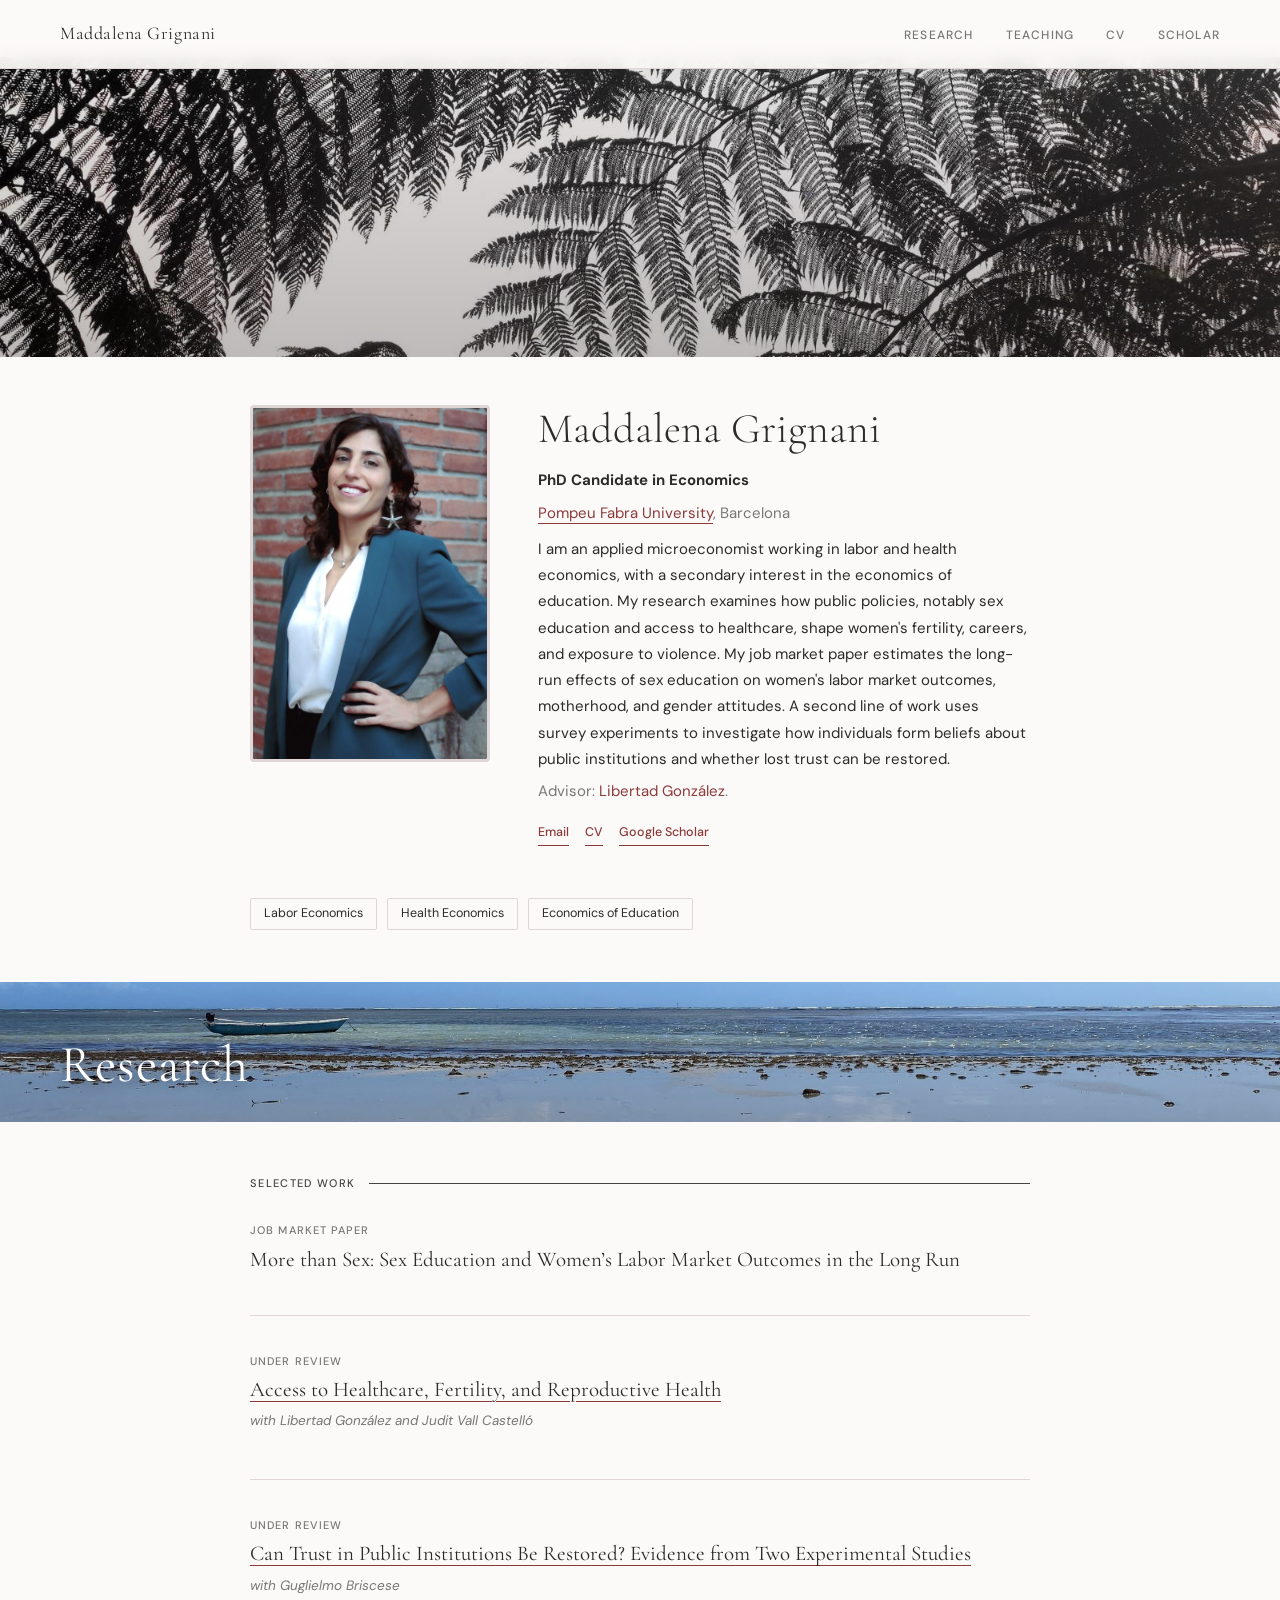
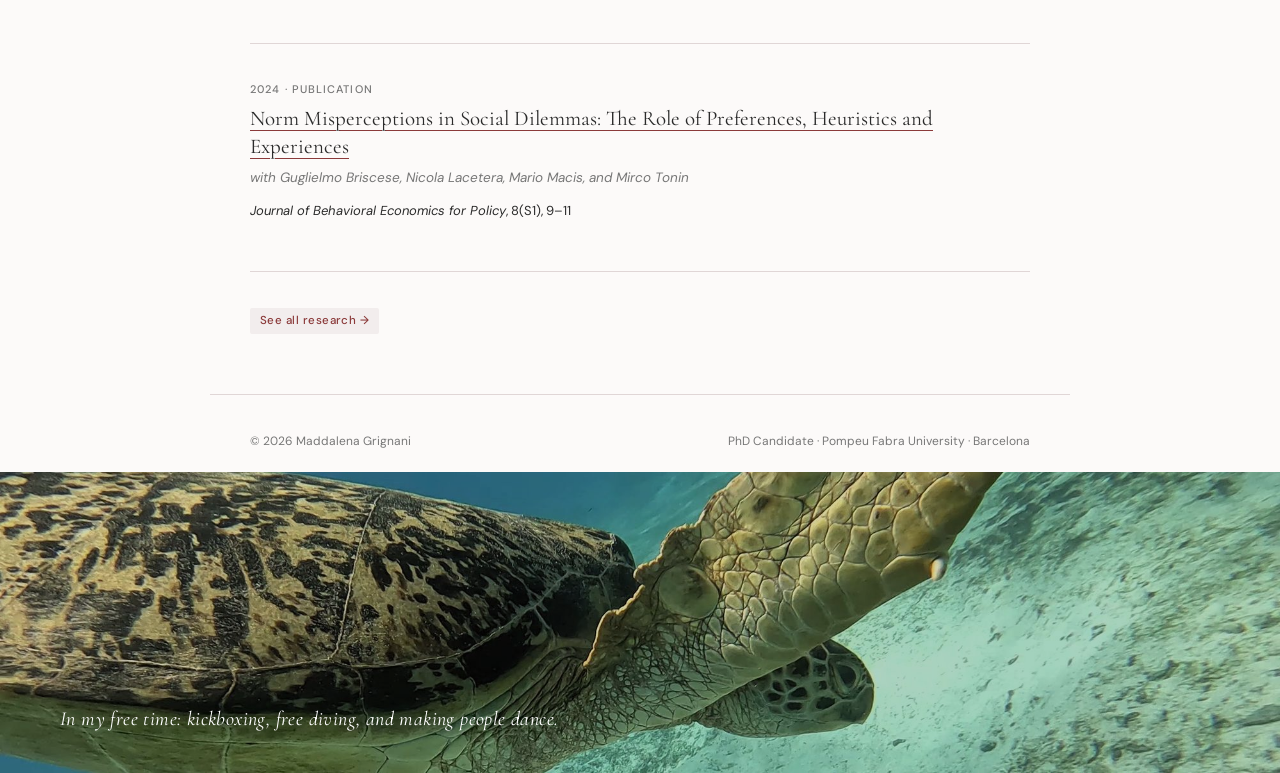
==== index.html @ 8a5da580 "Home bio: JMP outcomes as labor market outcomes, motherhood, and gender attitudes Co-Authored-By: Cl" ====
<!DOCTYPE html>
<html lang="en">
<head>
  <meta charset="UTF-8">
  <meta name="viewport" content="width=device-width, initial-scale=1.0">

  <title>Maddalena Grignani | PhD Candidate in Economics, Pompeu Fabra University</title>
  <meta name="description" content="Maddalena Grignani is a PhD Candidate in Economics at Pompeu Fabra University, Barcelona, working in labor and health economics: sex education and women's labor market outcomes, access to healthcare and fertility, and trust in public institutions.">
  <link rel="canonical" href="https://maddalenagrignani.github.io/">

  <!-- Social preview -->
  <meta property="og:type" content="profile">
  <meta property="og:site_name" content="Maddalena Grignani">
  <meta property="og:title" content="Maddalena Grignani | PhD Candidate in Economics, Pompeu Fabra University">
  <meta property="og:description" content="PhD Candidate in Economics at Pompeu Fabra University, Barcelona. Labor and health economics: sex education, women's labor market outcomes, healthcare access and fertility, institutional trust.">
  <meta property="og:url" content="https://maddalenagrignani.github.io/">
  <meta property="og:image" content="https://maddalenagrignani.github.io/images/my_pic.jpg">
  <meta name="twitter:card" content="summary">

  <link rel="preconnect" href="https://fonts.googleapis.com">
  <link rel="preconnect" href="https://fonts.gstatic.com" crossorigin>
  <link href="https://fonts.googleapis.com/css2?family=Cormorant+Garamond:ital,wght@0,300;0,400;0,600;1,300;1,400&family=DM+Sans:wght@300;400;500&display=swap" rel="stylesheet">
  <link rel="stylesheet" href="/style.css?v=20260930">

  <!-- Structured data: tells Google who this page is about -->
  <script type="application/ld+json">
  {
    "@context": "https://schema.org",
    "@type": "Person",
    "name": "Maddalena Grignani",
    "url": "https://maddalenagrignani.github.io/",
    "image": "https://maddalenagrignani.github.io/images/my_pic.jpg",
    "jobTitle": "PhD Candidate in Economics",
    "email": "mailto:maddalena.grignani@upf.edu",
    "affiliation": {
      "@type": "CollegeOrUniversity",
      "name": "Pompeu Fabra University",
      "url": "https://www.upf.edu/web/econ"
    },
    "knowsAbout": [
      "Labor Economics",
      "Health Economics",
      "Economics of Education",
      "Applied Econometrics",
      "Policy Evaluation"
    ],
    "sameAs": [
      "https://scholar.google.com/citations?user=r9fAOdUAAAAJ&hl=en",
      "https://ideas.repec.org/f/pgr784.html",
      "https://x.com/maddagrignani"
    ]
  }
  </script>
</head>
<body>

<!-- ── NAV ── -->
<nav>
  <a href="/" class="nav-name">Maddalena Grignani</a>
  <ul class="nav-links">
    <li><a href="/research/">Research</a></li>
    <li><a href="/teaching/">Teaching</a></li>
    <li><a href="/CV.pdf">CV</a></li>
    <li><a href="https://scholar.google.com/citations?user=r9fAOdUAAAAJ&hl=en&oi=ao" target="_blank" rel="noopener">Scholar</a></li>
  </ul>
</nav>

<!-- ── HERO BANNER — no label, just the photo ── -->
<div class="photo-banner banner-hero" style="margin-top: 57px;"></div>

<!-- HERO CONTENT -->
<div class="hero-content">

  <img src="/images/my_pic.jpg" alt="Maddalena Grignani" class="hero-photo" width="240" height="360">
  <div class="hero-text">
    <h1>Maddalena Grignani</h1>
    <p><strong>PhD Candidate in Economics</strong></p>
    <p>
      <a href="https://www.upf.edu/web/econ" style="color:var(--brick);text-decoration:none;border-bottom:1px solid var(--brick);">Pompeu Fabra University</a>, Barcelona
    </p>
    <p style="margin-top:10px; color:var(--text);">
    I am an applied microeconomist working in labor and health economics, with a secondary interest in the economics of education.
    My research examines how public policies, notably sex education and access to healthcare, shape women's fertility, careers, and exposure to violence.
    My job market paper estimates the long-run effects of sex education on women's labor market outcomes, motherhood, and gender attitudes.
    A second line of work uses survey experiments to investigate how individuals form beliefs about public institutions and whether lost trust can be restored.
    </p>
    <p>
      Advisor: <a href="mailto:libertad.gonzalez@upf.edu" style="color:var(--brick);text-decoration:none;">Libertad González</a>.
    </p>
    <div class="hero-links">
      <a href="mailto:maddalena.grignani@upf.edu">Email</a>
      <a href="/CV.pdf">CV</a>
      <a href="https://scholar.google.com/citations?user=r9fAOdUAAAAJ&hl=en&oi=ao" target="_blank" rel="noopener">Google Scholar</a>
    </div>
  </div>
</div>

<div class="interests-row">
  <span class="chip">Labor Economics</span>
  <span class="chip">Health Economics</span>
  <span class="chip">Economics of Education</span>
</div>


<!-- ── RESEARCH BANNER ── -->
<div class="photo-banner banner-research banner-slim">
  <div class="banner-label">Research</div>
</div>

<div class="section-body">

  <div class="subsection-label"><span>Selected Work</span></div>

  <div class="paper">
    <div class="paper-status">Job Market Paper</div>
    <div class="paper-title">More than Sex: Sex Education and Women’s Labor Market Outcomes in the Long Run</div>
  </div>

  <div class="paper">
    <div class="paper-status">Under Review</div>
    <div class="paper-title"><a href="/papers/WP_Access_to_healthcare.pdf" target="_blank" rel="noopener">Access to Healthcare, Fertility, and Reproductive Health</a></div>
    <div class="paper-coauthors">with Libertad González and Judit Vall Castelló</div>
  </div>

  <div class="paper">
    <div class="paper-status">Under Review</div>
    <div class="paper-title"><a href="/papers/WP_Trust.pdf" target="_blank" rel="noopener">Can Trust in Public Institutions Be Restored? Evidence from Two Experimental Studies</a></div>
    <div class="paper-coauthors">with Guglielmo Briscese</div>
  </div>

  <div class="paper">
    <div class="paper-status">2024 · Publication</div>
    <div class="paper-title"><a href="https://sabeconomics.org/ojs/index.php/jbep/article/view/215" target="_blank" rel="noopener">Norm Misperceptions in Social Dilemmas: The Role of Preferences, Heuristics and Experiences</a></div>
    <div class="paper-coauthors">with Guglielmo Briscese, Nicola Lacetera, Mario Macis, and Mirco Tonin</div>
    <div class="paper-venue"><em>Journal of Behavioral Economics for Policy</em>, 8(S1), 9–11</div>
  </div>

  <div class="paper">
    <div class="paper-links" style="margin-top:4px;">
      <a class="tag" href="/research/">See all research &rarr;</a>
    </div>
  </div>

</div>


<!-- FOOTER -->
<footer>
  <span>© 2026 Maddalena Grignani</span>
  <span>PhD Candidate · Pompeu Fabra University · Barcelona</span>
</footer>

<!-- ── HOBBIES BANNER ──
     No dark overlay — the photo shows clean.
     White text sits directly on the image, so pick a photo with a
     dark-enough area at the bottom where the text lands.
── -->
<div class="photo-banner banner-hobbies">
  <div class="banner-label" style="font-size:20px; font-style:italic; font-weight:400; padding: 36px 60px;">
    In my free time: kickboxing, free diving, and making people dance.
  </div>
</div>

</body>
</html>
---- style.css ----
:root {
      --brick: #8B3A3A;
      --bg: #fcfaf9;
      --text: #2b2b2b;
      --muted: #777;
      --divider: #e0d6d6;
      --tag-bg: #f2eded;
    }

    * { box-sizing: border-box; margin: 0; padding: 0; }
    html { scroll-behavior: smooth; }

    body {
      font-family: 'DM Sans', sans-serif;
      background: var(--bg);
      color: var(--text);
      font-size: 15px;
      line-height: 1.75;
    }

    /* ── NAV ── */
    nav {
      position: fixed;
      top: 0; left: 0; right: 0;
      z-index: 100;
      display: flex;
      justify-content: space-between;
      align-items: center;
      padding: 18px 60px;
      background: rgba(252, 250, 249, 0.92);
      backdrop-filter: blur(8px);
      border-bottom: 1px solid var(--divider);
    }

    .nav-name {
      font-family: 'Cormorant Garamond', serif;
      font-size: 18px;
      font-weight: 400;
      letter-spacing: 0.03em;
      color: var(--text);
      text-decoration: none;
    }

    .nav-links {
      display: flex;
      gap: 32px;
      list-style: none;
    }

    .nav-links a {
      font-size: 12px;
      font-weight: 500;
      letter-spacing: 0.1em;
      text-transform: uppercase;
      color: var(--muted);
      text-decoration: none;
      transition: color 0.2s;
    }

    .nav-links a:hover { color: var(--brick); }

    /* ── PHOTO BANNER ──
       Full-width image strip used as a section header.
       The ::after layer is a dark gradient overlay so the white text
       stays readable regardless of photo brightness.

       TO SWAP A PHOTO: find the class below (e.g. .banner-research)
       and change the background-image URL to your new filename.
    ── */
    .photo-banner {
      width: 100%;
      height: 200px;
      background-size: cover;
      background-position: center;
      position: relative;
      display: flex;
      align-items: flex-end;
    }
    /* Default overlay for section banners */
    .photo-banner::after {
      content: '';
      position: absolute;
      inset: 0;
      background: linear-gradient(
        to bottom,
        rgba(20, 10, 10, 0.10) 0%,
        rgba(20, 10, 10, 0.28) 100%
      );
    }

    /* ── No overlay on the hobbies banner ──
       We override ::after to be fully transparent so the photo
       shows clean without any darkening gradient.
    ── */
    .banner-hobbies::after {
      background: rgba(20, 10, 10, 0.18);
    }

    .banner-label {
      position: relative;
      z-index: 1;
      padding: 32px 60px;
      font-family: 'Cormorant Garamond', serif;
      font-size: 52px;
      font-weight: 400;
      letter-spacing: 0.02em;
      color: #fff;
      /* soft shadow lifts the white off the photo behind it */
      text-shadow: 0 2px 14px rgba(0, 0, 0, 0.45);
    }

    /* ── PER-SECTION PHOTOS ──
       When you upload new images, change the URL here — nowhere else.
    ── */
    /* The hero is a decorative crop. The three labelled banners below set
       aspect-ratio to match their image file exactly, so the whole photo is
       always visible - nothing gets cut off, at any window width. If you
       swap one of these photos, update its ratio to the new pixel size. */
    .banner-hero     { background-image: url('/images/leafs.jpg'); height: 300px; }
    .banner-research { background-image: url('/images/boat_slice.jpg'); height: auto; aspect-ratio: 2000 / 423; }
    .banner-teaching { background-image: url('/images/wonder.jpg'); height: auto; aspect-ratio: 2000 / 423; }
    /* Home page only: a thin strip version of the research banner.
       /research/ keeps the full-height one above. */
    .banner-slim { height: 140px; aspect-ratio: auto; }
    /* in the thin strip, drop the heading to the bottom edge so it clears the boat */
    .banner-slim .banner-label { padding-top: 0; padding-bottom: 12px; }

    /* ── HOBBIES BANNER ── */
    .banner-hobbies {
      background-image: url('/images/turtle_slice.jpg');
      height: auto;
      aspect-ratio: 2000 / 470;
      background-position: center;
    }

    /* ── HERO CONTENT ── */
    .hero-content {
      max-width: 860px;
      margin: 0 auto;
      padding: 48px 40px 52px;
      display: flex;
      gap: 48px;
      align-items: flex-start;
    }

    /* The profile photo.
       If the image file doesn't exist, a grey circle shows as fallback.
       Make sure 'picture_phd.jpg' is uploaded to the root of your repo. */
    .hero-photo {
      flex-shrink: 0;
      width: 240px;
      height: auto;           /* full photo, uncropped 2:3 portrait */
      border-radius: 4px;
      border: 3px solid var(--divider);
      background-color: var(--divider); /* fallback colour if image missing */
    }

    .hero-text h1 {
      font-family: 'Cormorant Garamond', serif;
      font-size: 42px;
      font-weight: 300;
      line-height: 1.15;
      margin-bottom: 14px;
    }

    .hero-text p { color: var(--muted); margin-bottom: 6px; }
    .hero-text p strong { color: var(--text); }

    .hero-links {
      display: flex;
      gap: 16px;
      margin-top: 18px;
      flex-wrap: wrap;
    }

    .hero-links a {
      font-size: 12.5px;
      font-weight: 500;
      color: var(--brick);
      text-decoration: none;
      border-bottom: 1px solid var(--brick);
      padding-bottom: 1px;
      transition: opacity 0.2s;
    }

    .hero-links a:hover { opacity: 0.6; }

    /* ── INTEREST CHIPS ── */
    .interests-row {
      max-width: 860px;
      margin: 0 auto;
      padding: 0 40px 52px;
      display: flex;
      gap: 10px;
      flex-wrap: wrap;
    }

    .chip {
      font-size: 12.5px;
      padding: 4px 13px;
      border: 1px solid var(--divider);
      border-radius: 2px;
      color: var(--text);
    }

    /* ── SECTION BODY ── */
    .section-body {
      max-width: 860px;
      margin: 0 auto;
      padding: 52px 40px 60px;
    }

    /* ── SUBSECTION DIVIDER ──
       Dark grey label line used to split Working Papers / Work in Progress / Publications.
       The ::after pseudo-element draws the line that stretches to the right of the label.
    ── */
    .subsection-label {
      display: flex;
      align-items: center;
      gap: 14px;
      margin: 44px 0 28px;
    }

    .subsection-label:first-child { margin-top: 0; }

    .subsection-label span {
      font-size: 11px;
      font-weight: 500;
      letter-spacing: 0.12em;
      text-transform: uppercase;
      white-space: nowrap;
      color: #444;
    }

    .subsection-label::after {
      content: '';
      flex: 1;
      height: 1px;
      background: #444;
    }

    /* ── PAPER ENTRY ── */
    .paper {
      margin-bottom: 36px;
      padding-bottom: 36px;
      border-bottom: 1px solid var(--divider);
    }

    .paper:last-child {
      border-bottom: none;
      margin-bottom: 0;
      padding-bottom: 0;
    }

    .paper-status {
      font-size: 11px;
      font-weight: 500;
      letter-spacing: 0.1em;
      text-transform: uppercase;
      color: var(--muted);
      margin-bottom: 5px;
    }

    .paper-title {
      font-family: 'Cormorant Garamond', serif;
      font-size: 21px;
      font-weight: 400;
      line-height: 1.35;
      margin-bottom: 5px;
    }

    /* A paper with a link: the title itself is the link */
    .paper-title a {
      color: inherit;
      text-decoration: underline;
      text-decoration-thickness: 1px;
      text-decoration-color: var(--brick);
      text-underline-offset: 5px;
      transition: color 0.2s;
    }
    .paper-title a:hover { color: var(--brick); }

    .paper-coauthors {
      font-size: 13.5px;
      color: var(--muted);
      font-style: italic;
      margin-bottom: 10px;
    }

    .paper-venue {
      font-size: 13px;
      margin-bottom: 12px;
    }

    .paper-links { display: flex; gap: 8px; flex-wrap: wrap; }

    .tag {
      font-size: 11.5px;
      font-weight: 500;
      letter-spacing: 0.04em;
      padding: 3px 10px;
      border-radius: 2px;
      background: var(--tag-bg);
      color: var(--brick);
      text-decoration: none;
      transition: background 0.2s;
    }

    .tag:hover { background: #e8dcdc; }

    /* ── TEACHING TABLE ── */
    .teaching-label {
      font-size: 11px;
      font-weight: 500;
      letter-spacing: 0.1em;
      text-transform: uppercase;
      color: var(--muted);
      margin-bottom: 20px;
    }

    .teaching-table {
      width: 100%;
      border-collapse: collapse;
    }

    .teaching-table tr {
      border-bottom: 1px solid var(--divider);
    }

    .teaching-table tr:last-child {
      border-bottom: none;
    }

    .teaching-table td {
      padding: 9px 0;
      font-size: 14px;
      vertical-align: baseline;
    }

    .teaching-table td:first-child {
      font-family: 'Cormorant Garamond', serif;
      font-size: 18px;
      font-weight: 400;
    }

    .teaching-table td:last-child {
      text-align: right;
      color: var(--muted);
      font-size: 12px;
      white-space: nowrap;
      padding-left: 20px;
    }

    /* Language each course was taught in */
    .teaching-table td.teaching-lang {
      text-align: right;
      white-space: nowrap;
      padding-left: 20px;
    }

    .lang-tag {
      font-size: 11.5px;
      font-weight: 500;
      letter-spacing: 0.04em;
      padding: 3px 10px;
      border-radius: 2px;
      background: var(--tag-bg);
      color: var(--brick);
    }

    .teaching-intro {
      color: var(--muted);
      margin-bottom: 20px;
    }

    /* ── FOOTER ── */
    footer {
      max-width: 860px;
      margin: 0 auto;
      padding: 36px 40px 20px;
      font-size: 12px;
      color: var(--muted);
      display: flex;
      justify-content: space-between;
      border-top: 1px solid var(--divider);
    }

    /* ── MOBILE ── */
    @media (max-width: 620px) {
      /* Fixed 57px height matches the margin-top offset on the first banner.
         Everything shrinks so all four links fit without the page
         overflowing sideways on a phone. */
      nav { padding: 0 14px; height: 57px; }
      .nav-name { font-size: 14px; white-space: nowrap; }
      .nav-links { gap: 12px; }
      .nav-links a { font-size: 10px; letter-spacing: 0.05em; white-space: nowrap; }
      .banner-label { font-size: 30px; padding: 18px; }
      .banner-hero { height: 300px; }
      .banner-research, .banner-teaching, .banner-hobbies { height: auto; }
      .banner-slim { height: 110px; }
      .banner-slim .banner-label { padding: 0 18px 10px; }
      .hero-content { flex-direction: column; gap: 20px; padding: 28px 20px 36px; }
      .interests-row, .section-body { padding-left: 20px; padding-right: 20px; }
      footer { flex-direction: column; gap: 6px; padding: 28px 20px 16px; }
      .teaching-table td:first-child { font-size: 15px; }
    }
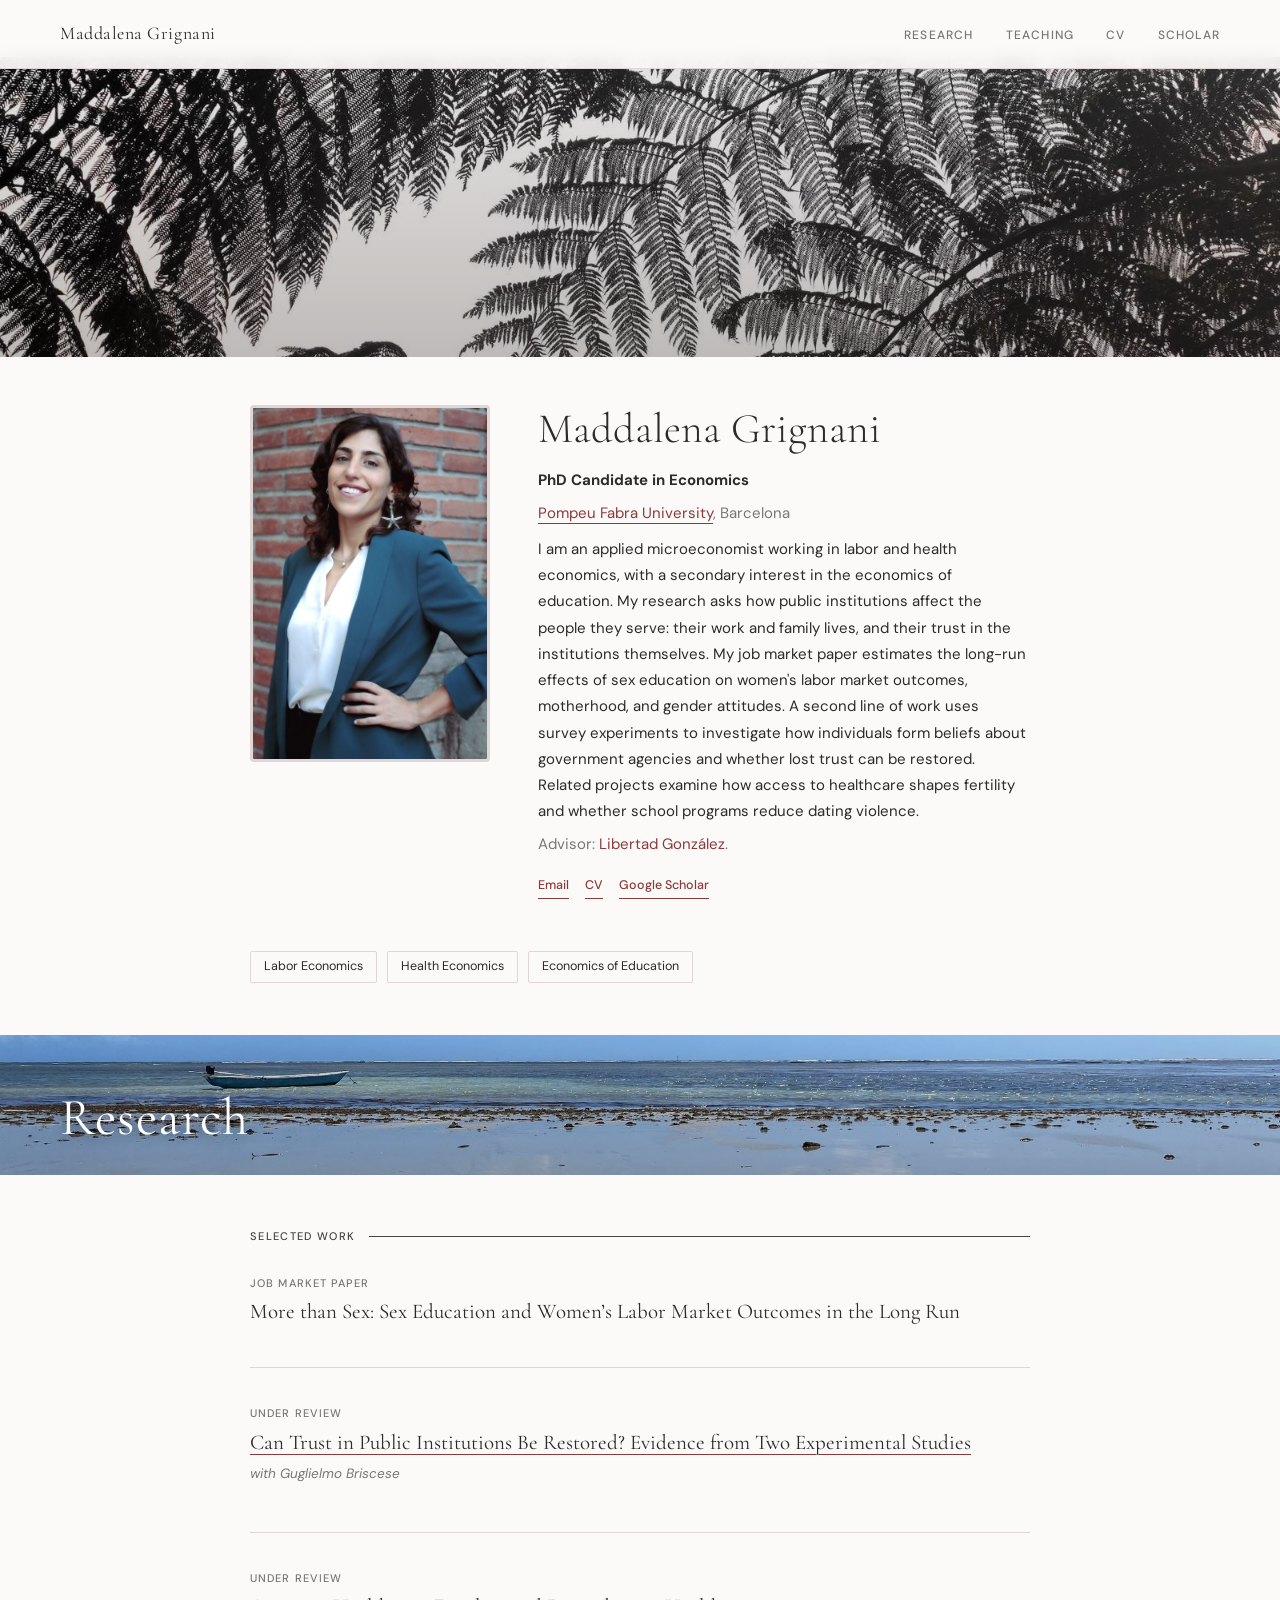
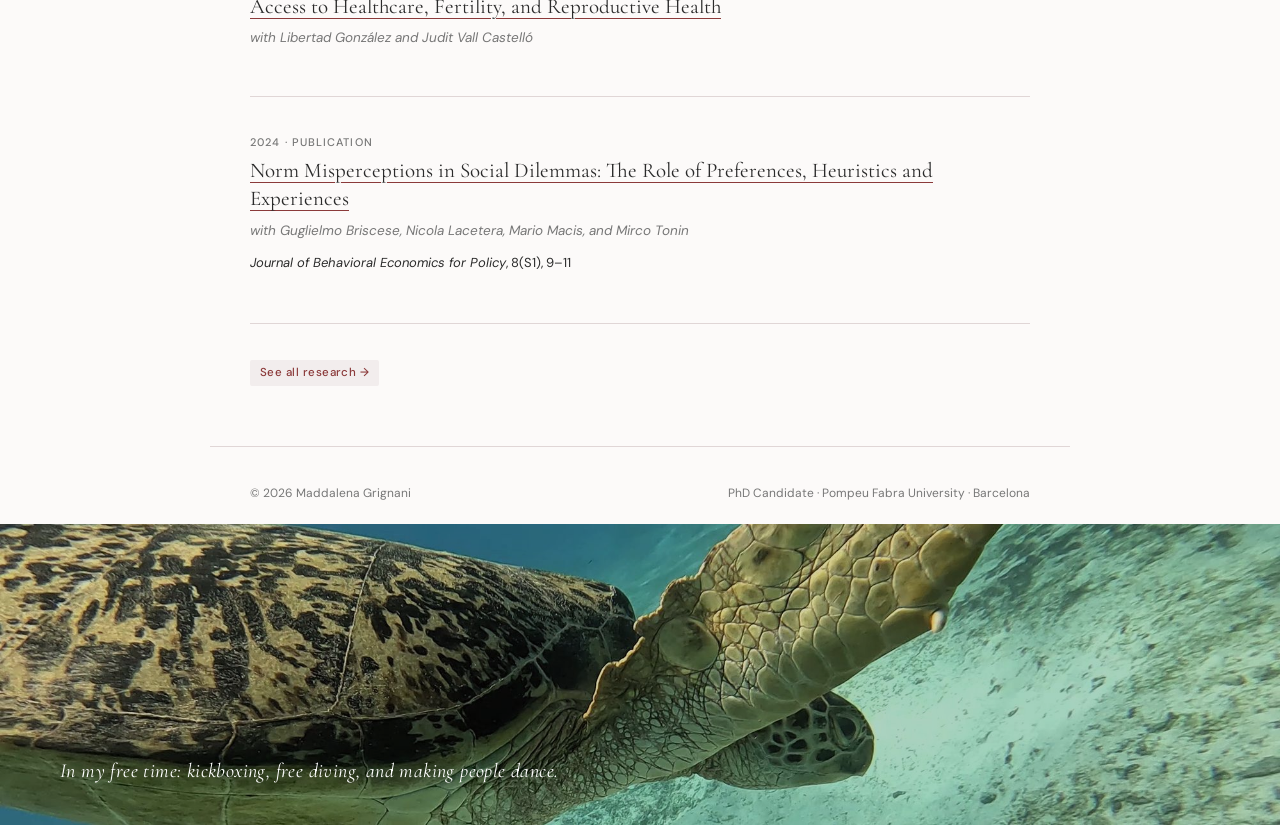
==== commit b237fdbb: "Frame research around public institutions; trust paper back to second Co-Authored-By: Claude Opus 5." ====
--- a/index.html
+++ b/index.html
@@ -80,9 +80,10 @@
     </p>
     <p style="margin-top:10px; color:var(--text);">
     I am an applied microeconomist working in labor and health economics, with a secondary interest in the economics of education.
-    My research examines how public policies, notably sex education and access to healthcare, shape women's fertility, careers, and exposure to violence.
+    My research asks how public institutions affect the people they serve: their work and family lives, and their trust in the institutions themselves.
     My job market paper estimates the long-run effects of sex education on women's labor market outcomes, motherhood, and gender attitudes.
-    A second line of work uses survey experiments to investigate how individuals form beliefs about public institutions and whether lost trust can be restored.
+    A second line of work uses survey experiments to investigate how individuals form beliefs about government agencies and whether lost trust can be restored.
+    Related projects examine how access to healthcare shapes fertility and whether school programs reduce dating violence.
     </p>
     <p>
       Advisor: <a href="mailto:libertad.gonzalez@upf.edu" style="color:var(--brick);text-decoration:none;">Libertad González</a>.
@@ -118,14 +119,14 @@
 
   <div class="paper">
     <div class="paper-status">Under Review</div>
-    <div class="paper-title"><a href="/papers/WP_Access_to_healthcare.pdf" target="_blank" rel="noopener">Access to Healthcare, Fertility, and Reproductive Health</a></div>
-    <div class="paper-coauthors">with Libertad González and Judit Vall Castelló</div>
+    <div class="paper-title"><a href="/papers/WP_Trust.pdf" target="_blank" rel="noopener">Can Trust in Public Institutions Be Restored? Evidence from Two Experimental Studies</a></div>
+    <div class="paper-coauthors">with Guglielmo Briscese</div>
   </div>
 
   <div class="paper">
     <div class="paper-status">Under Review</div>
-    <div class="paper-title"><a href="/papers/WP_Trust.pdf" target="_blank" rel="noopener">Can Trust in Public Institutions Be Restored? Evidence from Two Experimental Studies</a></div>
-    <div class="paper-coauthors">with Guglielmo Briscese</div>
+    <div class="paper-title"><a href="/papers/WP_Access_to_healthcare.pdf" target="_blank" rel="noopener">Access to Healthcare, Fertility, and Reproductive Health</a></div>
+    <div class="paper-coauthors">with Libertad González and Judit Vall Castelló</div>
   </div>
 
   <div class="paper">
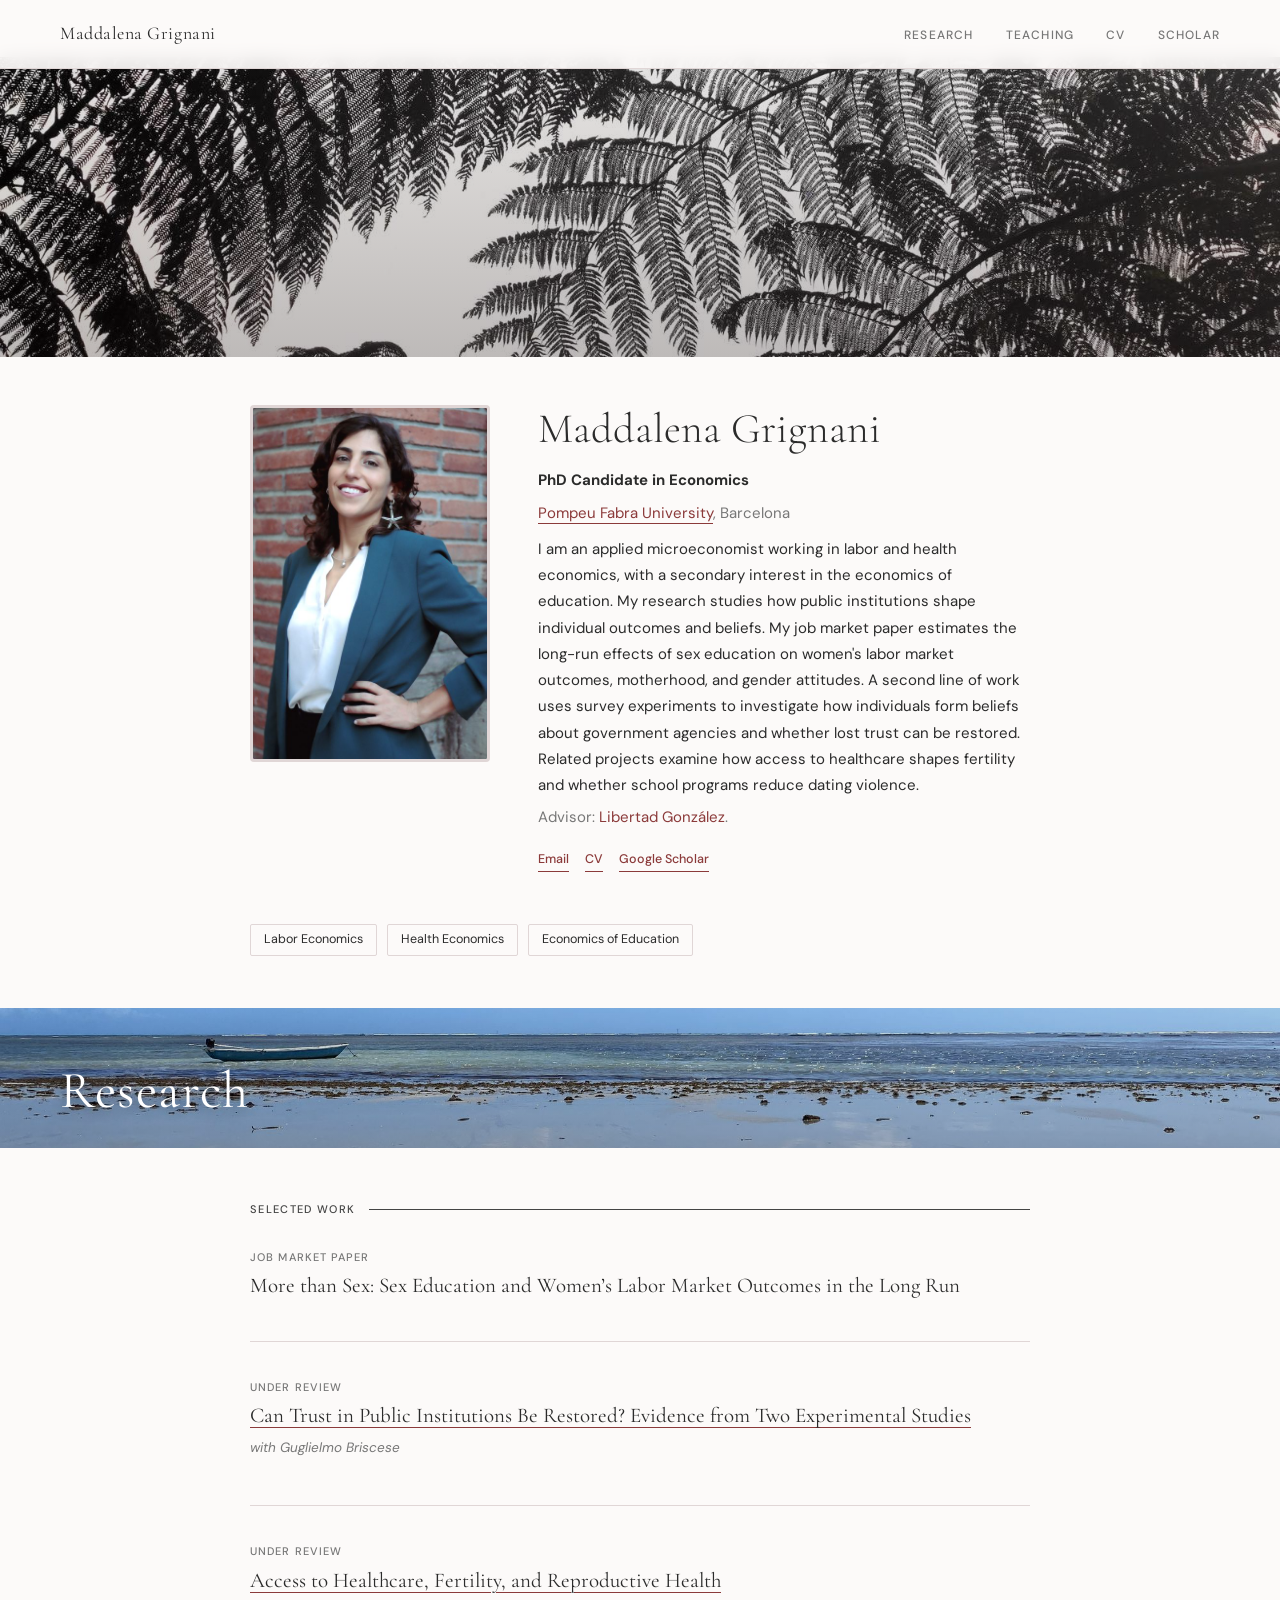
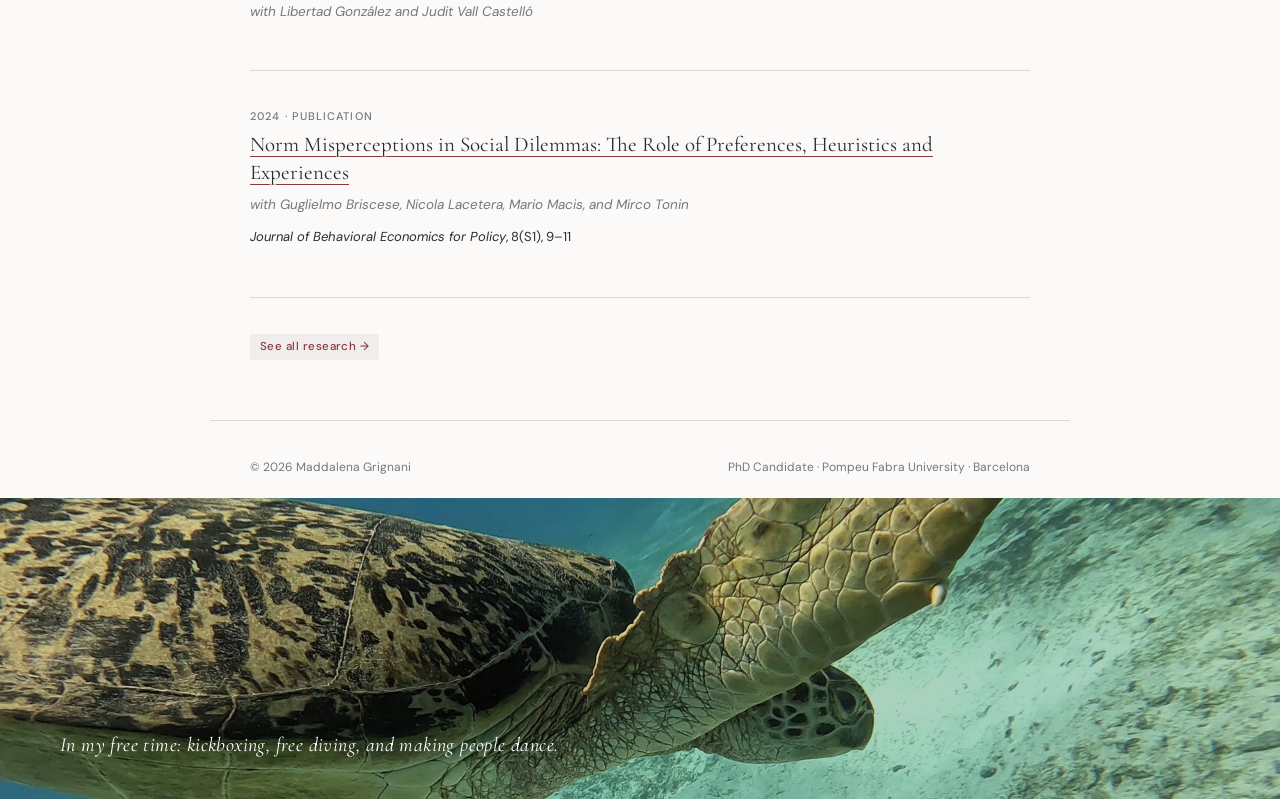
==== commit 937d6eb8: "Bio: lighter institutions framing (outcomes and beliefs) Co-Authored-By: Claude Opus 5.5 <noreply@an" ====
--- a/index.html
+++ b/index.html
@@ -80,7 +80,7 @@
     </p>
     <p style="margin-top:10px; color:var(--text);">
     I am an applied microeconomist working in labor and health economics, with a secondary interest in the economics of education.
-    My research asks how public institutions affect the people they serve: their work and family lives, and their trust in the institutions themselves.
+    My research studies how public institutions shape individual outcomes and beliefs.
     My job market paper estimates the long-run effects of sex education on women's labor market outcomes, motherhood, and gender attitudes.
     A second line of work uses survey experiments to investigate how individuals form beliefs about government agencies and whether lost trust can be restored.
     Related projects examine how access to healthcare shapes fertility and whether school programs reduce dating violence.
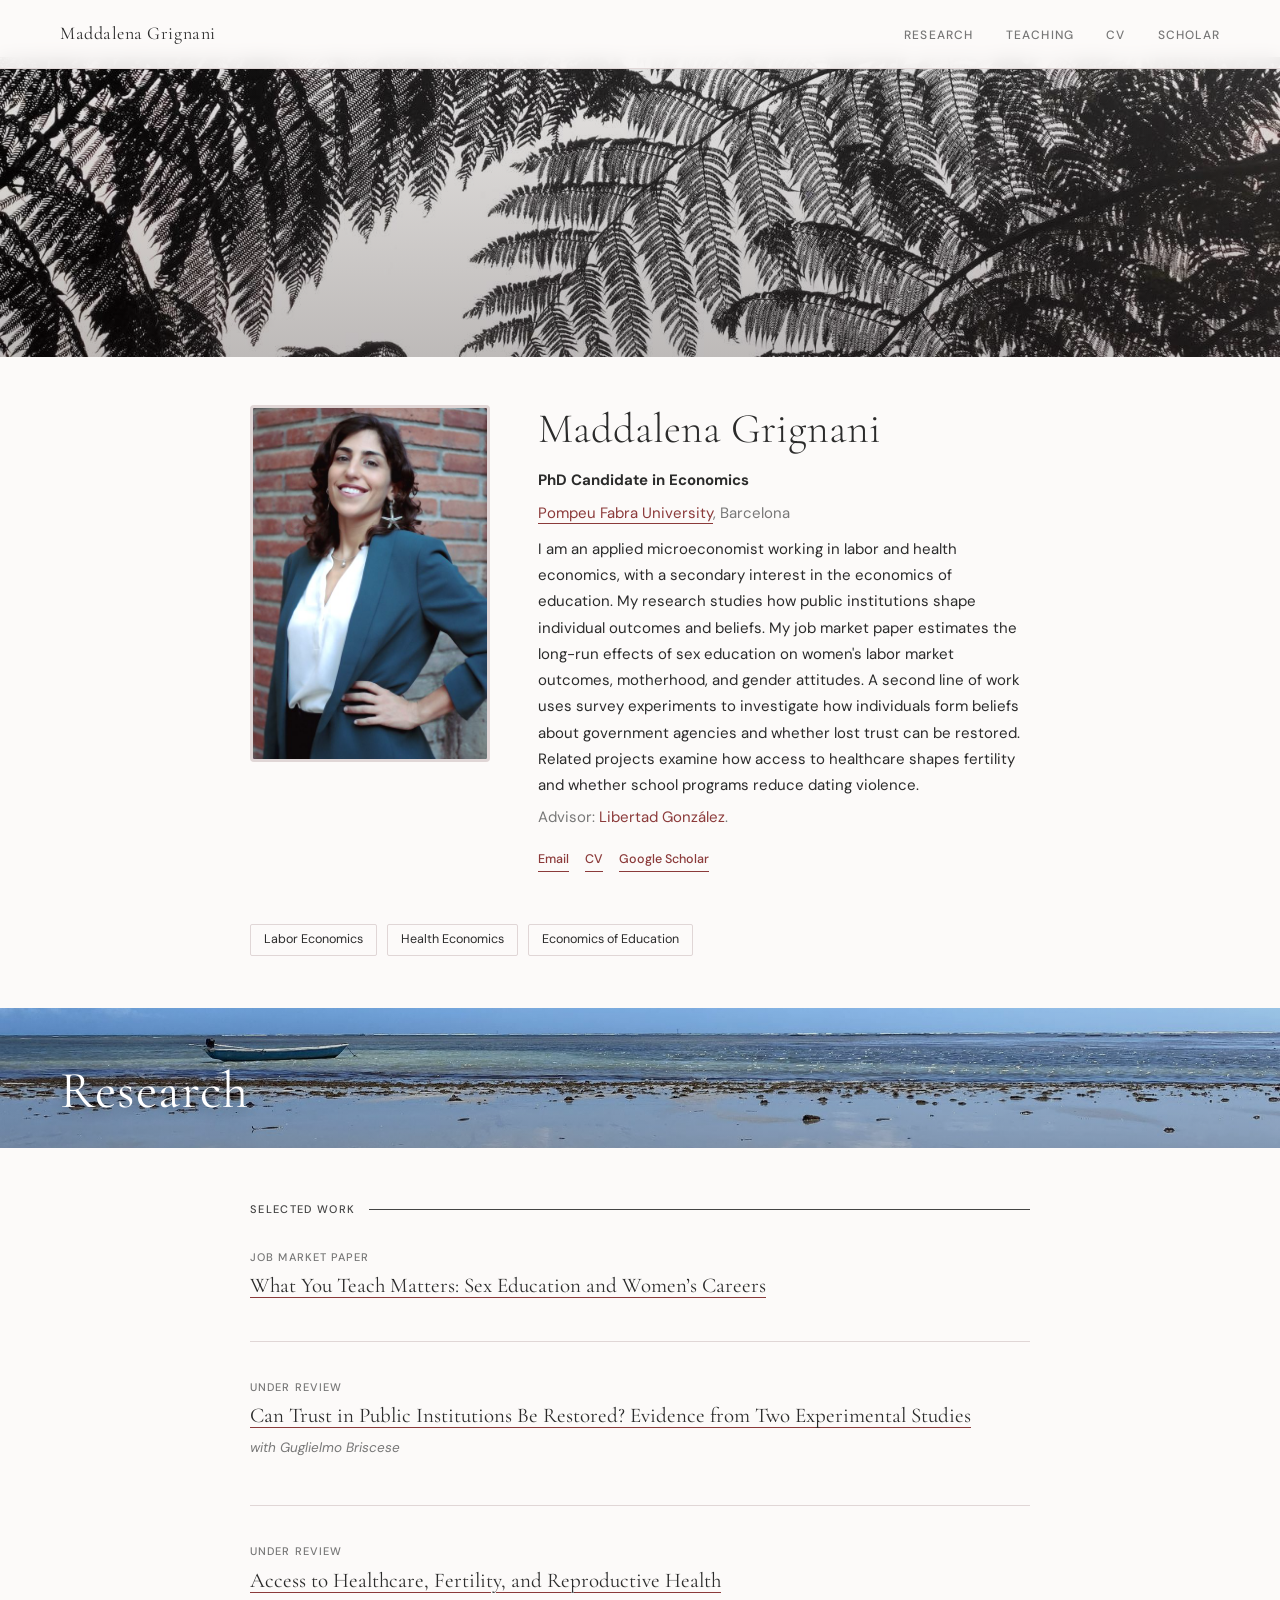
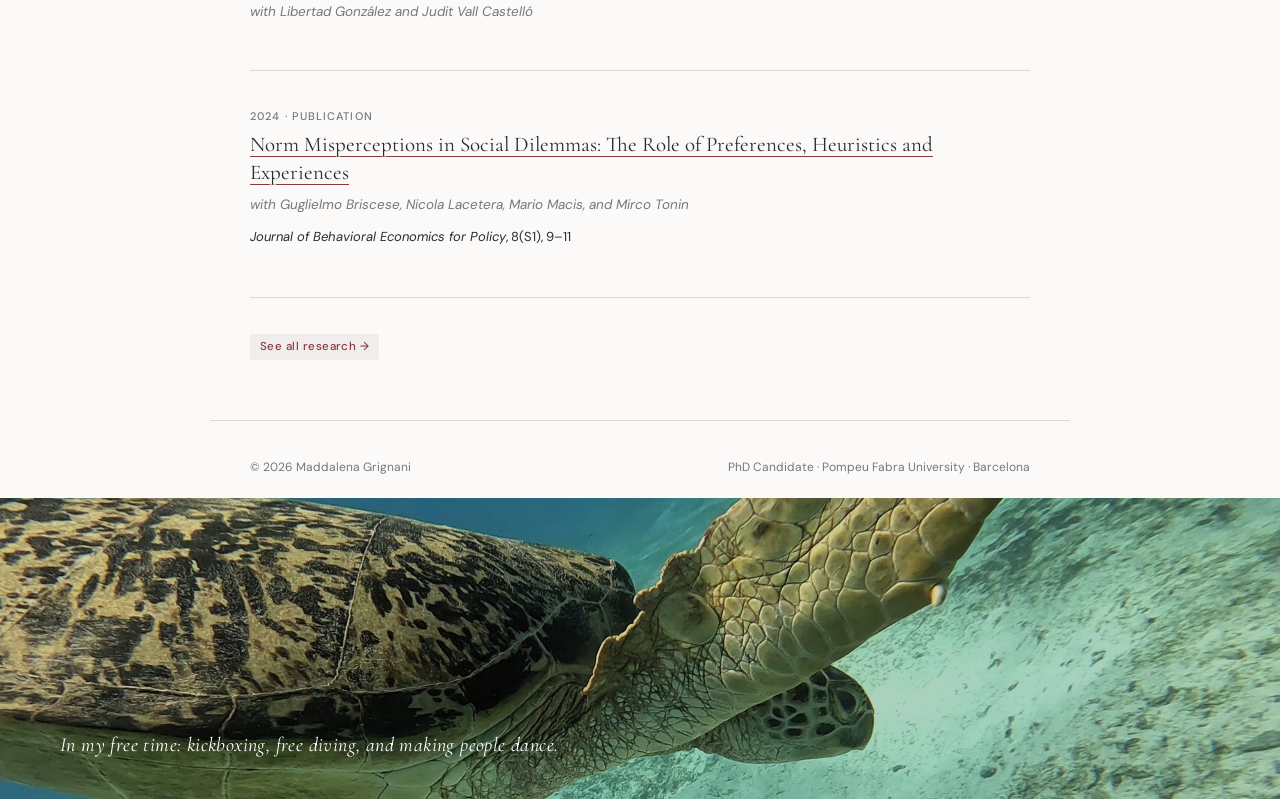
==== commit 98d71065: "JMP: new title and latest version of the paper "What You Teach Matters: Sex Education and Women's Ca" ====
--- a/index.html
+++ b/index.html
@@ -114,7 +114,7 @@
 
   <div class="paper">
     <div class="paper-status">Job Market Paper</div>
-    <div class="paper-title">More than Sex: Sex Education and Women’s Labor Market Outcomes in the Long Run</div>
+    <div class="paper-title"><a href="/papers/Grignani_JMP.pdf" target="_blank" rel="noopener">What You Teach Matters: Sex Education and Women’s Careers</a></div>
   </div>
 
   <div class="paper">
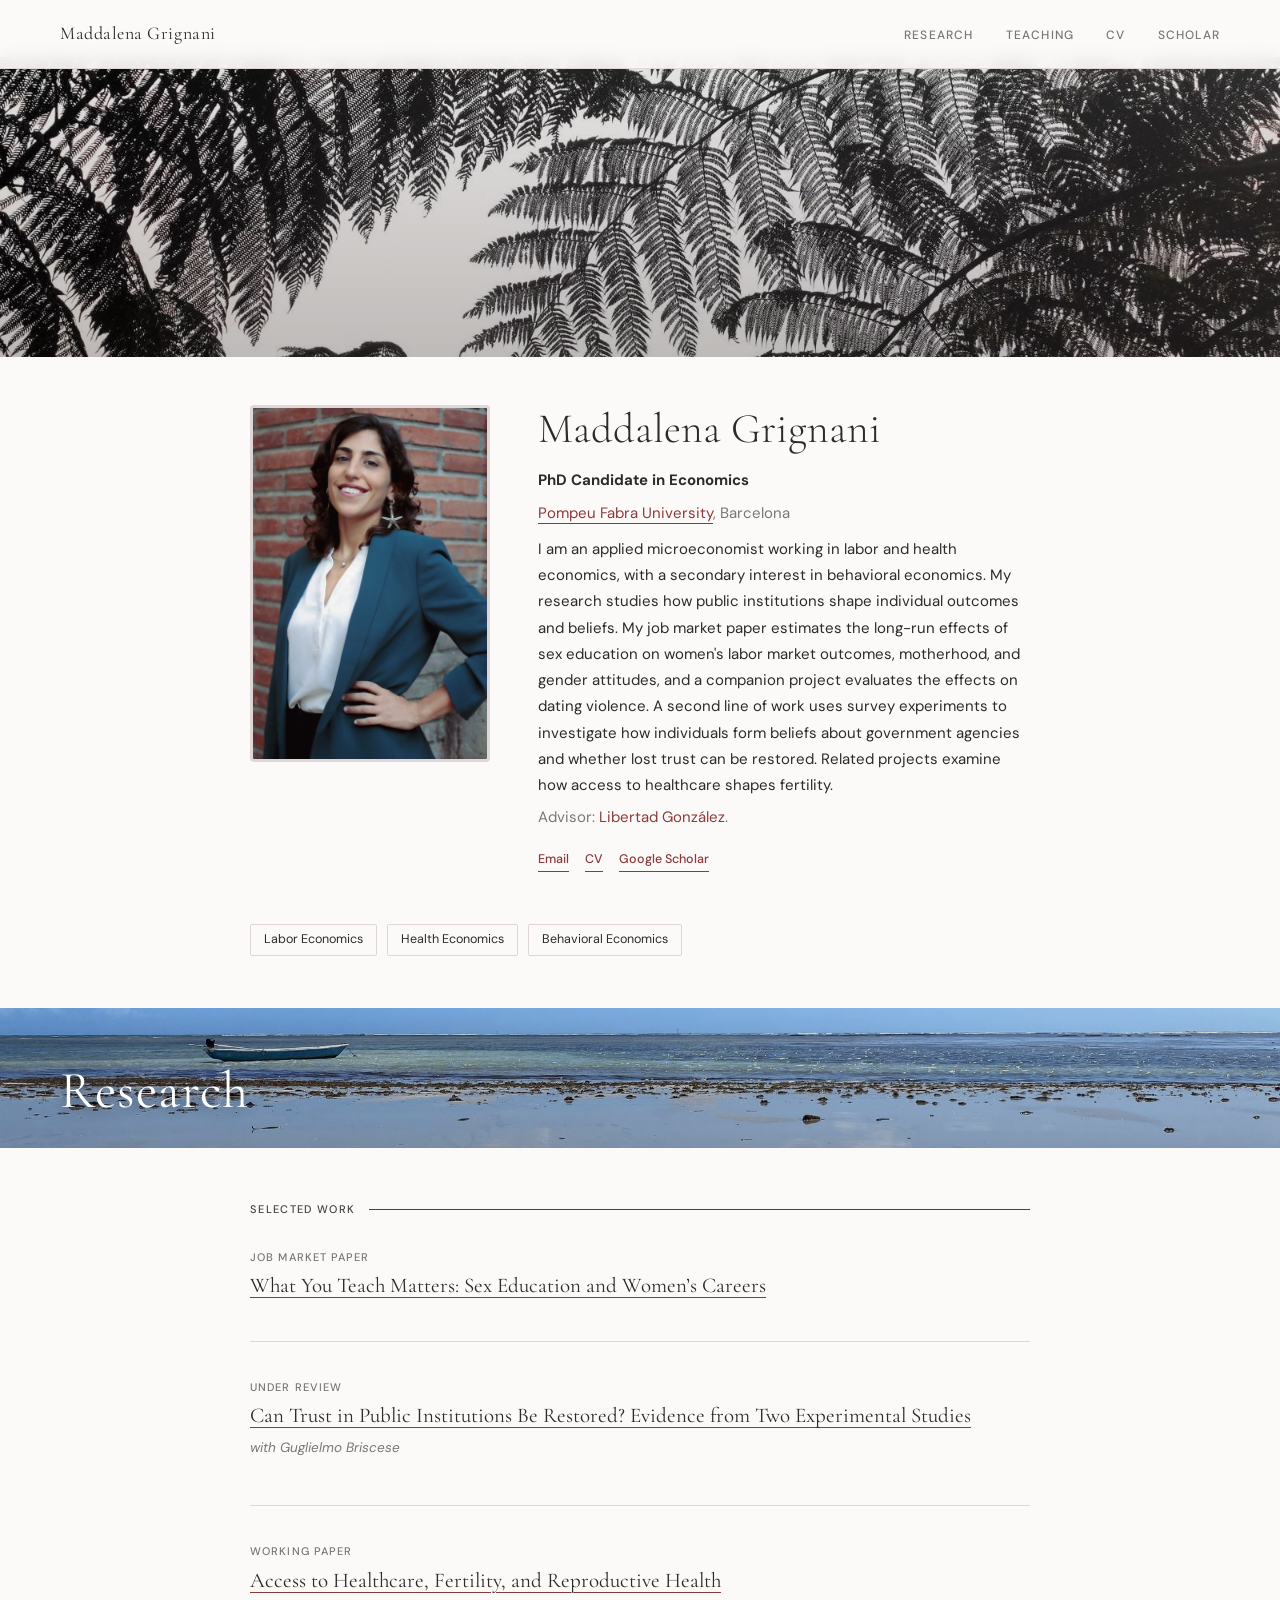
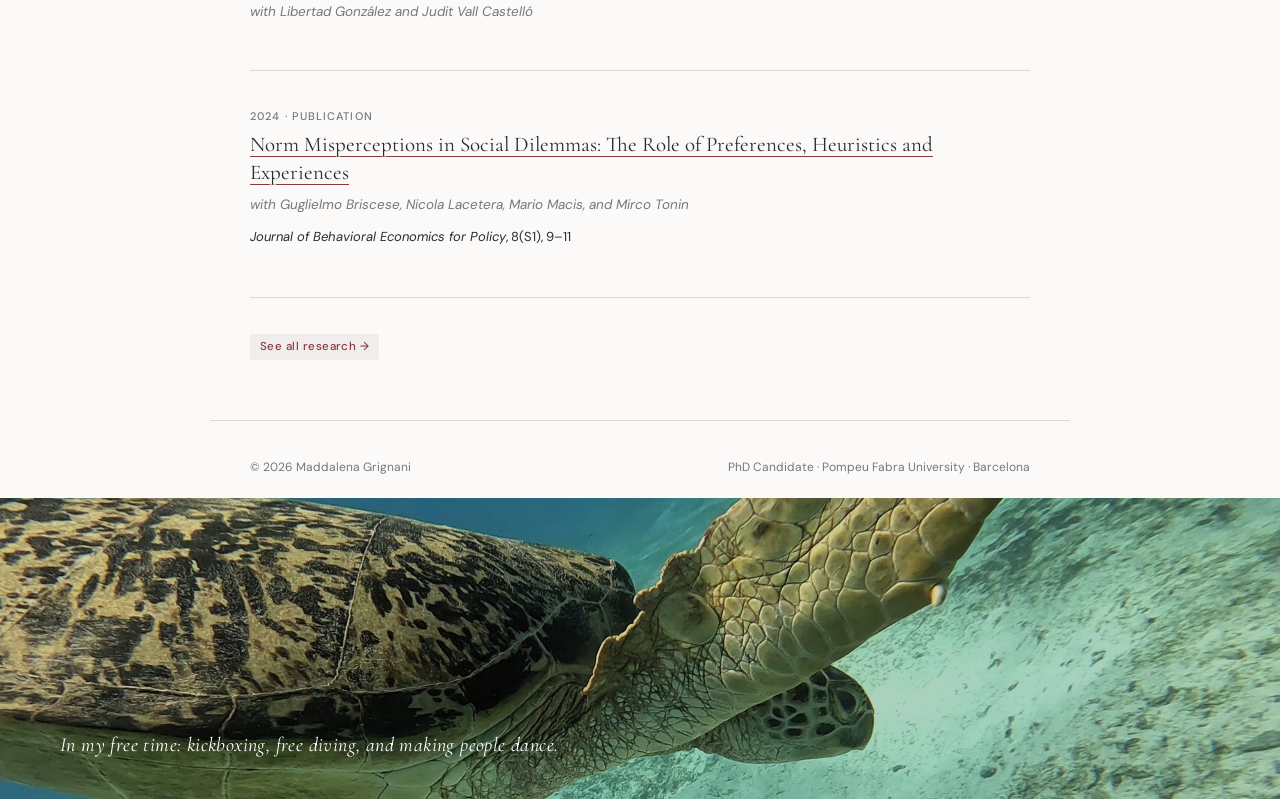
==== commit 7f004fa7: "Behavioral economics as secondary field; new photo; CV and paper updates - Secondary field: behavior" ====
--- a/index.html
+++ b/index.html
@@ -40,7 +40,7 @@
     "knowsAbout": [
       "Labor Economics",
       "Health Economics",
-      "Economics of Education",
+      "Behavioral Economics",
       "Applied Econometrics",
       "Policy Evaluation"
     ],
@@ -79,11 +79,11 @@
       <a href="https://www.upf.edu/web/econ" style="color:var(--brick);text-decoration:none;border-bottom:1px solid var(--brick);">Pompeu Fabra University</a>, Barcelona
     </p>
     <p style="margin-top:10px; color:var(--text);">
-    I am an applied microeconomist working in labor and health economics, with a secondary interest in the economics of education.
+    I am an applied microeconomist working in labor and health economics, with a secondary interest in behavioral economics.
     My research studies how public institutions shape individual outcomes and beliefs.
-    My job market paper estimates the long-run effects of sex education on women's labor market outcomes, motherhood, and gender attitudes.
+    My job market paper estimates the long-run effects of sex education on women's labor market outcomes, motherhood, and gender attitudes, and a companion project evaluates the effects on dating violence.
     A second line of work uses survey experiments to investigate how individuals form beliefs about government agencies and whether lost trust can be restored.
-    Related projects examine how access to healthcare shapes fertility and whether school programs reduce dating violence.
+    Related projects examine how access to healthcare shapes fertility.
     </p>
     <p>
       Advisor: <a href="mailto:libertad.gonzalez@upf.edu" style="color:var(--brick);text-decoration:none;">Libertad González</a>.
@@ -99,7 +99,7 @@
 <div class="interests-row">
   <span class="chip">Labor Economics</span>
   <span class="chip">Health Economics</span>
-  <span class="chip">Economics of Education</span>
+  <span class="chip">Behavioral Economics</span>
 </div>
 
 
@@ -124,7 +124,7 @@
   </div>
 
   <div class="paper">
-    <div class="paper-status">Under Review</div>
+    <div class="paper-status">Working Paper</div>
     <div class="paper-title"><a href="/papers/WP_Access_to_healthcare.pdf" target="_blank" rel="noopener">Access to Healthcare, Fertility, and Reproductive Health</a></div>
     <div class="paper-coauthors">with Libertad González and Judit Vall Castelló</div>
   </div>
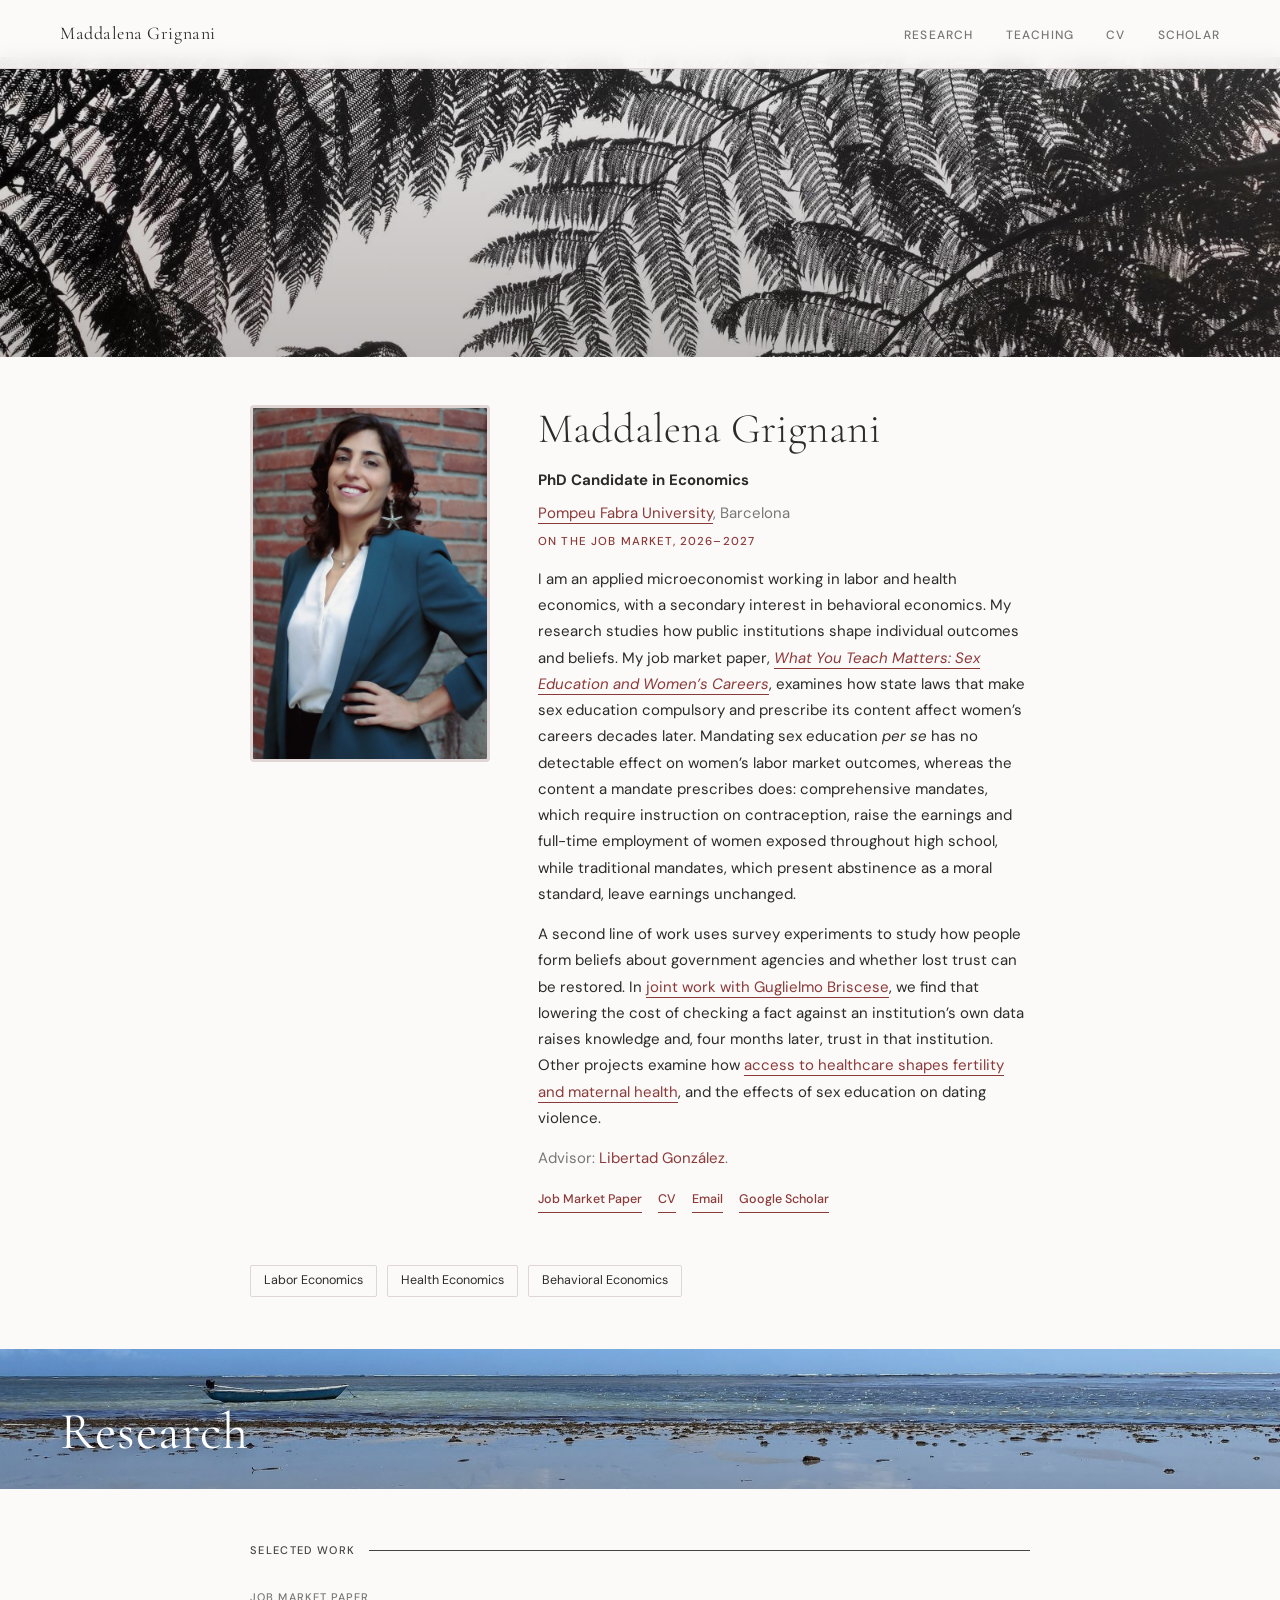
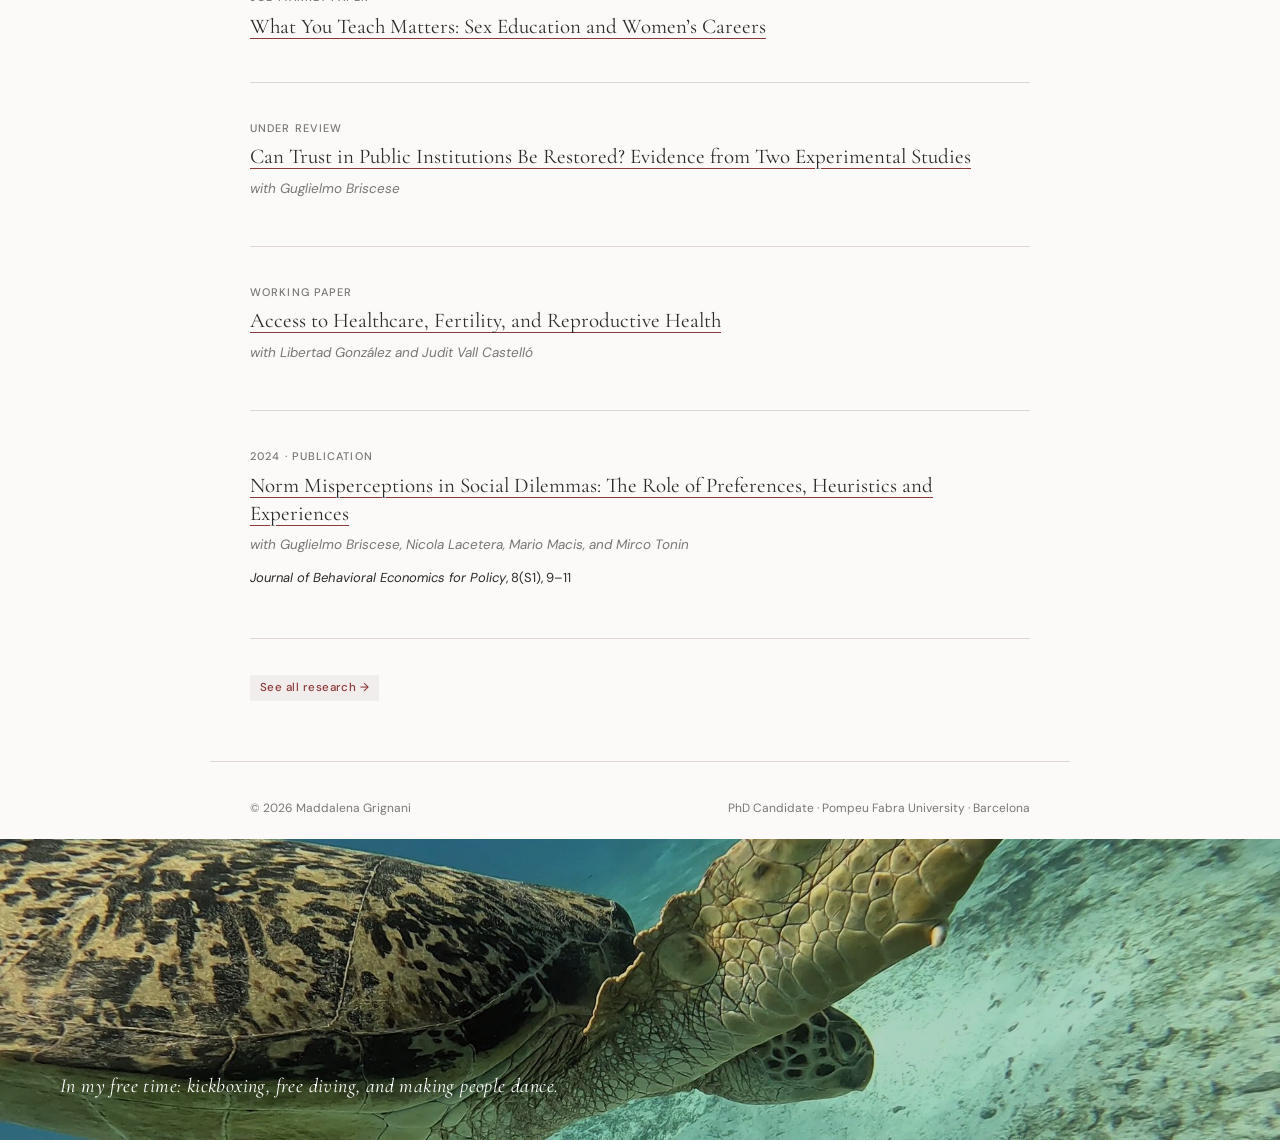
==== commit f128be87: "Two-paragraph bio with paper links; CV shown inside the site - Home bio split into two paragraphs; J" ====
--- a/index.html
+++ b/index.html
@@ -20,7 +20,7 @@
   <link rel="preconnect" href="https://fonts.googleapis.com">
   <link rel="preconnect" href="https://fonts.gstatic.com" crossorigin>
   <link href="https://fonts.googleapis.com/css2?family=Cormorant+Garamond:ital,wght@0,300;0,400;0,600;1,300;1,400&family=DM+Sans:wght@300;400;500&display=swap" rel="stylesheet">
-  <link rel="stylesheet" href="/style.css?v=20260930">
+  <link rel="stylesheet" href="/style.css?v=20261118">
 
   <!-- Structured data: tells Google who this page is about -->
   <script type="application/ld+json">
@@ -60,7 +60,7 @@
   <ul class="nav-links">
     <li><a href="/research/">Research</a></li>
     <li><a href="/teaching/">Teaching</a></li>
-    <li><a href="/CV.pdf">CV</a></li>
+    <li><a href="/cv.html">CV</a></li>
     <li><a href="https://scholar.google.com/citations?user=r9fAOdUAAAAJ&hl=en&oi=ao" target="_blank" rel="noopener">Scholar</a></li>
   </ul>
 </nav>
@@ -78,19 +78,26 @@
     <p>
       <a href="https://www.upf.edu/web/econ" style="color:var(--brick);text-decoration:none;border-bottom:1px solid var(--brick);">Pompeu Fabra University</a>, Barcelona
     </p>
-    <p style="margin-top:10px; color:var(--text);">
+    <p class="jm-status">On the job market, 2026–2027</p>
+
+    <p class="bio">
     I am an applied microeconomist working in labor and health economics, with a secondary interest in behavioral economics.
     My research studies how public institutions shape individual outcomes and beliefs.
-    My job market paper estimates the long-run effects of sex education on women's labor market outcomes, motherhood, and gender attitudes, and a companion project evaluates the effects on dating violence.
-    A second line of work uses survey experiments to investigate how individuals form beliefs about government agencies and whether lost trust can be restored.
-    Related projects examine how access to healthcare shapes fertility.
+    My job market paper, <a href="/papers/Grignani_JMP.pdf" target="_blank" rel="noopener"><em>What You Teach Matters: Sex Education and Women’s Careers</em></a>, examines how state laws that make sex education compulsory and prescribe its content affect women’s careers decades later.
+    Mandating sex education <em>per se</em> has no detectable effect on women’s labor market outcomes, whereas the content a mandate prescribes does: comprehensive mandates, which require instruction on contraception, raise the earnings and full-time employment of women exposed throughout high school, while traditional mandates, which present abstinence as a moral standard, leave earnings unchanged.
+    </p>
+    <p class="bio">
+    A second line of work uses survey experiments to study how people form beliefs about government agencies and whether lost trust can be restored.
+    In <a href="/papers/WP_Trust.pdf" target="_blank" rel="noopener">joint work with Guglielmo Briscese</a>, we find that lowering the cost of checking a fact against an institution’s own data raises knowledge and, four months later, trust in that institution.
+    Other projects examine how <a href="/papers/WP_Access_to_healthcare.pdf" target="_blank" rel="noopener">access to healthcare shapes fertility and maternal health</a>, and the effects of sex education on dating violence.
     </p>
     <p>
       Advisor: <a href="mailto:libertad.gonzalez@upf.edu" style="color:var(--brick);text-decoration:none;">Libertad González</a>.
     </p>
     <div class="hero-links">
+      <a href="/papers/Grignani_JMP.pdf" target="_blank" rel="noopener">Job Market Paper</a>
+      <a href="/cv.html">CV</a>
       <a href="mailto:maddalena.grignani@upf.edu">Email</a>
-      <a href="/CV.pdf">CV</a>
       <a href="https://scholar.google.com/citations?user=r9fAOdUAAAAJ&hl=en&oi=ao" target="_blank" rel="noopener">Google Scholar</a>
     </div>
   </div>
--- a/style.css
+++ b/style.css
@@ -119,6 +119,8 @@
     .banner-hero     { background-image: url('/images/leafs.jpg'); height: 300px; }
     .banner-research { background-image: url('/images/boat_slice.jpg'); height: auto; aspect-ratio: 2000 / 423; }
     .banner-teaching { background-image: url('/images/wonder.jpg'); height: auto; aspect-ratio: 2000 / 423; }
+    /* CV page: always used together with .banner-slim, so the PDF starts high up */
+    .banner-cv       { background-image: url('/images/jellyfish_slice.jpg'); background-position: center 35%; }
     /* Home page only: a thin strip version of the research banner.
        /research/ keeps the full-height one above. */
     .banner-slim { height: 140px; aspect-ratio: auto; }
@@ -166,6 +168,27 @@
     .hero-text p { color: var(--muted); margin-bottom: 6px; }
     .hero-text p strong { color: var(--text); }
 
+    /* Job-market line under the name */
+    .hero-text p.jm-status {
+      font-size: 11.5px;
+      font-weight: 500;
+      letter-spacing: 0.1em;
+      text-transform: uppercase;
+      color: var(--brick);
+      margin-top: 4px;
+    }
+
+    /* The two bio paragraphs */
+    .hero-text p.bio { color: var(--text); margin: 14px 0 0; }
+    .hero-text p.bio + p:not(.bio) { margin-top: 14px; }
+    .bio a {
+      color: var(--brick);
+      text-decoration: none;
+      border-bottom: 1px solid var(--brick);
+      transition: opacity 0.2s;
+    }
+    .bio a:hover { opacity: 0.6; }
+
     .hero-links {
       display: flex;
       gap: 16px;
@@ -372,6 +395,56 @@
       color: var(--muted);
       margin-bottom: 20px;
     }
+
+    /* ── CV PAGE ──
+       The PDF is shown inside the page with the browser's own viewer.
+       Phones (and any browser without a built-in PDF viewer) get the
+       fallback card instead, with buttons to open or download the file.
+    ── */
+    .cv-actions {
+      display: flex;
+      gap: 8px;
+      flex-wrap: wrap;
+      margin-bottom: 18px;
+    }
+
+    .cv-frame {
+      display: block;
+      width: 100%;
+      height: 85vh;
+      min-height: 600px;
+      border: 1px solid var(--divider);
+      border-radius: 4px;
+      background: #fff;
+    }
+
+    /* Phones: the pages are drawn by pdf.js (see /cv/index.html) */
+    .cv-pages { display: none; }
+    .cv-page {
+      position: relative;
+      margin-bottom: 14px;
+      border: 1px solid var(--divider);
+      border-radius: 4px;
+      background: #fff;
+      overflow: hidden;
+    }
+    .cv-page canvas { display: block; width: 100%; height: auto; }
+    .cv-page a { position: absolute; }  /* clickable links laid over the page */
+
+    /* Shown only if the pages cannot be drawn (or JavaScript is off on a phone) */
+    .cv-fallback {
+      display: none;
+      padding: 24px;
+      border: 1px solid var(--divider);
+      border-radius: 4px;
+      background: #fff;
+      color: var(--muted);
+    }
+
+    .no-pdf .cv-frame { display: none; }
+    .no-pdf .cv-pages { display: block; }
+    .no-pdf .cv-fallback { display: none; }
+    .no-pdf.pdf-failed .cv-fallback { display: block; }
 
     /* ── FOOTER ── */
     footer {
@@ -403,4 +476,6 @@
       .interests-row, .section-body { padding-left: 20px; padding-right: 20px; }
       footer { flex-direction: column; gap: 6px; padding: 28px 20px 16px; }
       .teaching-table td:first-child { font-size: 15px; }
-    }
+      .cv-frame { display: none; }
+      .cv-fallback { display: block; }
+    }
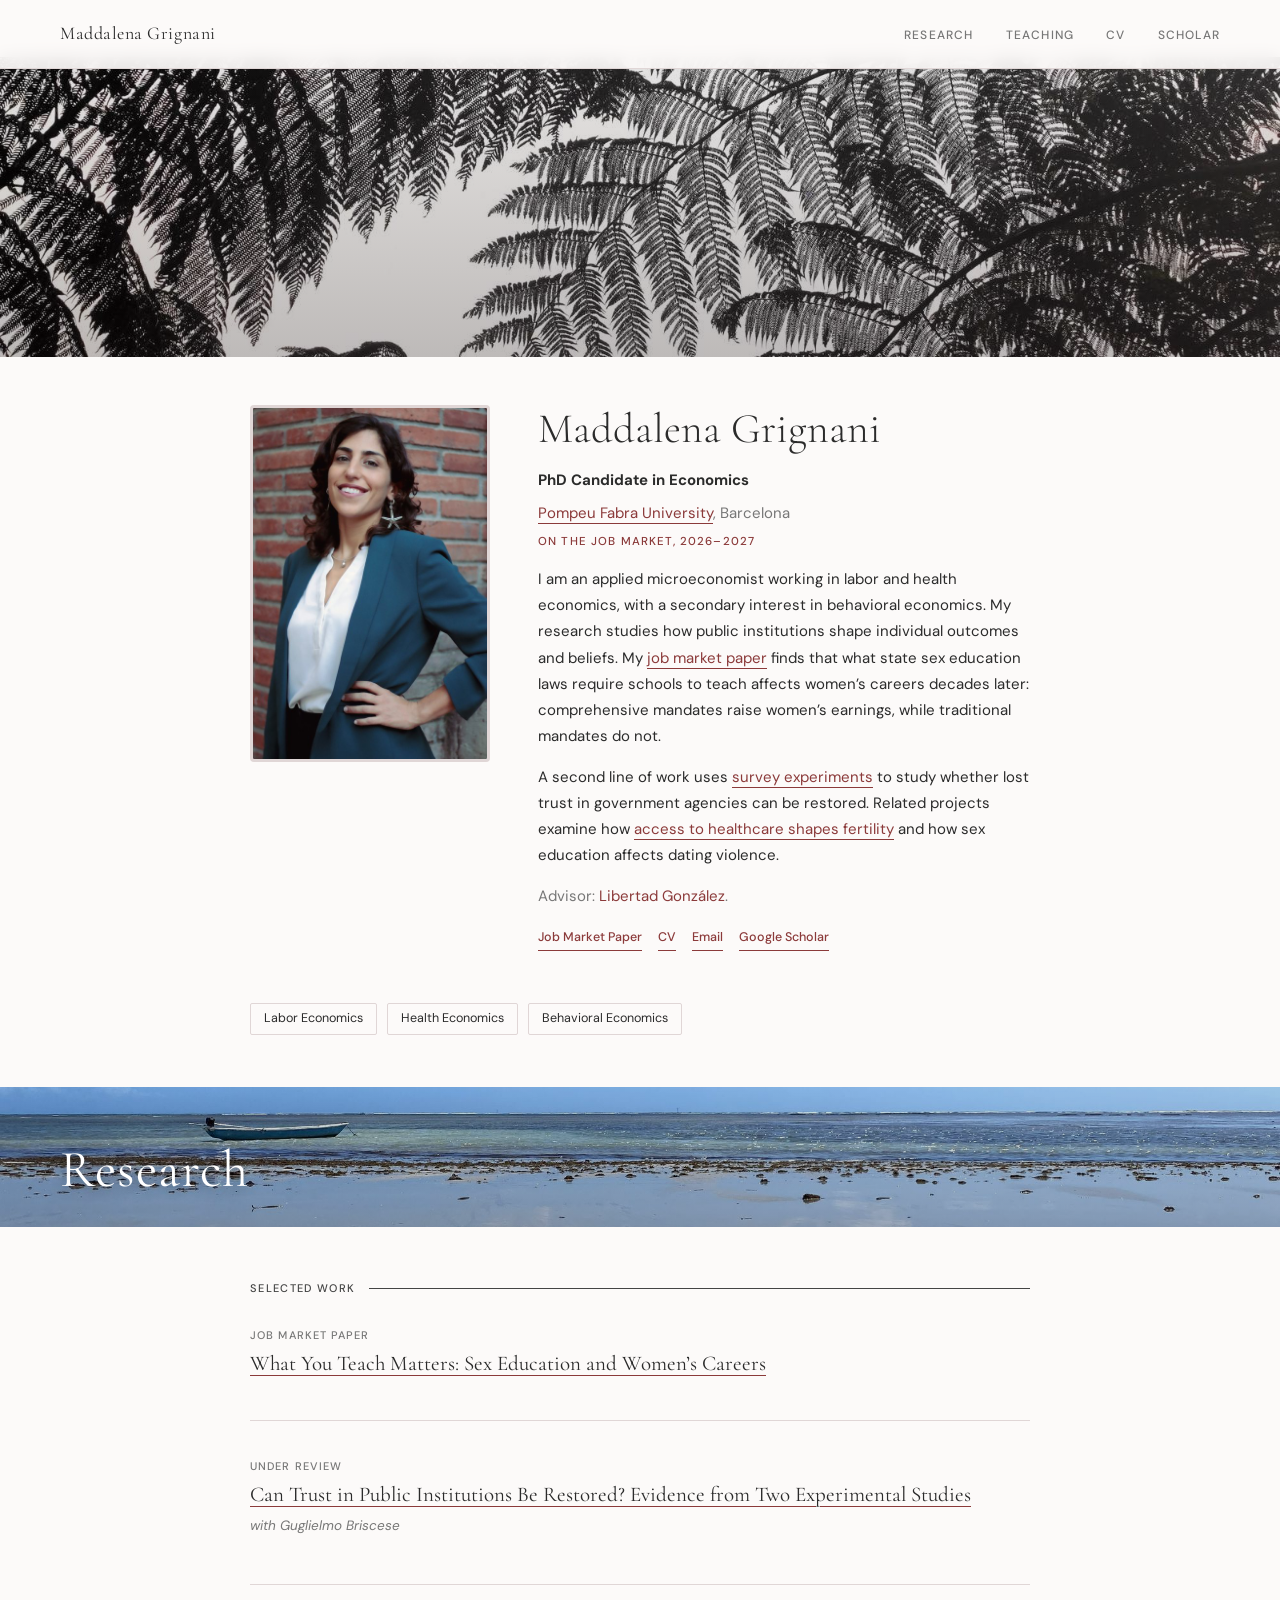
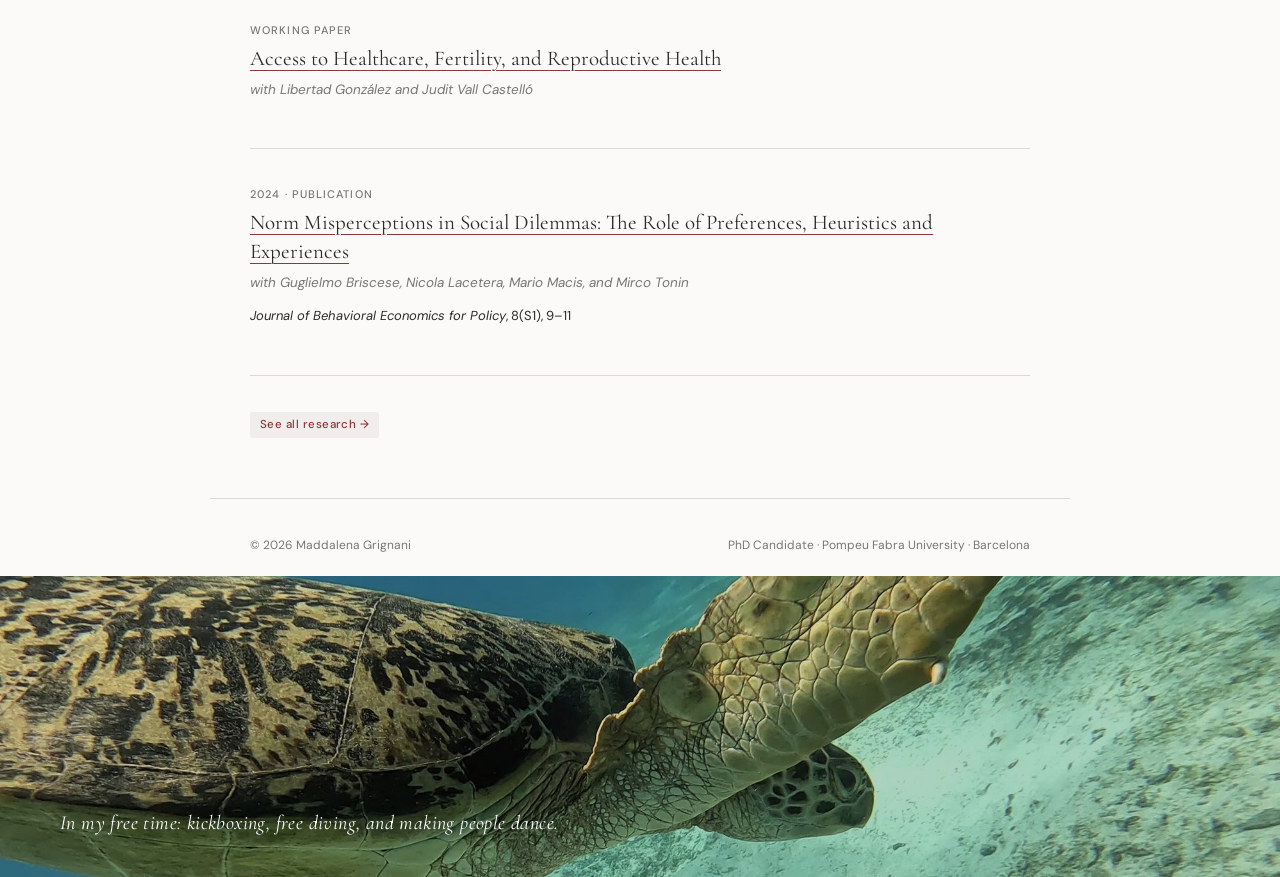
==== commit fbadb30c: "Shorter home bio: two paragraphs, same length as the original Co-Authored-By: Claude Opus 5.5 <norep" ====
--- a/index.html
+++ b/index.html
@@ -83,13 +83,11 @@
     <p class="bio">
     I am an applied microeconomist working in labor and health economics, with a secondary interest in behavioral economics.
     My research studies how public institutions shape individual outcomes and beliefs.
-    My job market paper, <a href="/papers/Grignani_JMP.pdf" target="_blank" rel="noopener"><em>What You Teach Matters: Sex Education and Women’s Careers</em></a>, examines how state laws that make sex education compulsory and prescribe its content affect women’s careers decades later.
-    Mandating sex education <em>per se</em> has no detectable effect on women’s labor market outcomes, whereas the content a mandate prescribes does: comprehensive mandates, which require instruction on contraception, raise the earnings and full-time employment of women exposed throughout high school, while traditional mandates, which present abstinence as a moral standard, leave earnings unchanged.
+    My <a href="/papers/Grignani_JMP.pdf" target="_blank" rel="noopener">job market paper</a> finds that what state sex education laws require schools to teach affects women’s careers decades later: comprehensive mandates raise women’s earnings, while traditional mandates do not.
     </p>
     <p class="bio">
-    A second line of work uses survey experiments to study how people form beliefs about government agencies and whether lost trust can be restored.
-    In <a href="/papers/WP_Trust.pdf" target="_blank" rel="noopener">joint work with Guglielmo Briscese</a>, we find that lowering the cost of checking a fact against an institution’s own data raises knowledge and, four months later, trust in that institution.
-    Other projects examine how <a href="/papers/WP_Access_to_healthcare.pdf" target="_blank" rel="noopener">access to healthcare shapes fertility and maternal health</a>, and the effects of sex education on dating violence.
+    A second line of work uses <a href="/papers/WP_Trust.pdf" target="_blank" rel="noopener">survey experiments</a> to study whether lost trust in government agencies can be restored.
+    Related projects examine how <a href="/papers/WP_Access_to_healthcare.pdf" target="_blank" rel="noopener">access to healthcare shapes fertility</a> and how sex education affects dating violence.
     </p>
     <p>
       Advisor: <a href="mailto:libertad.gonzalez@upf.edu" style="color:var(--brick);text-decoration:none;">Libertad González</a>.
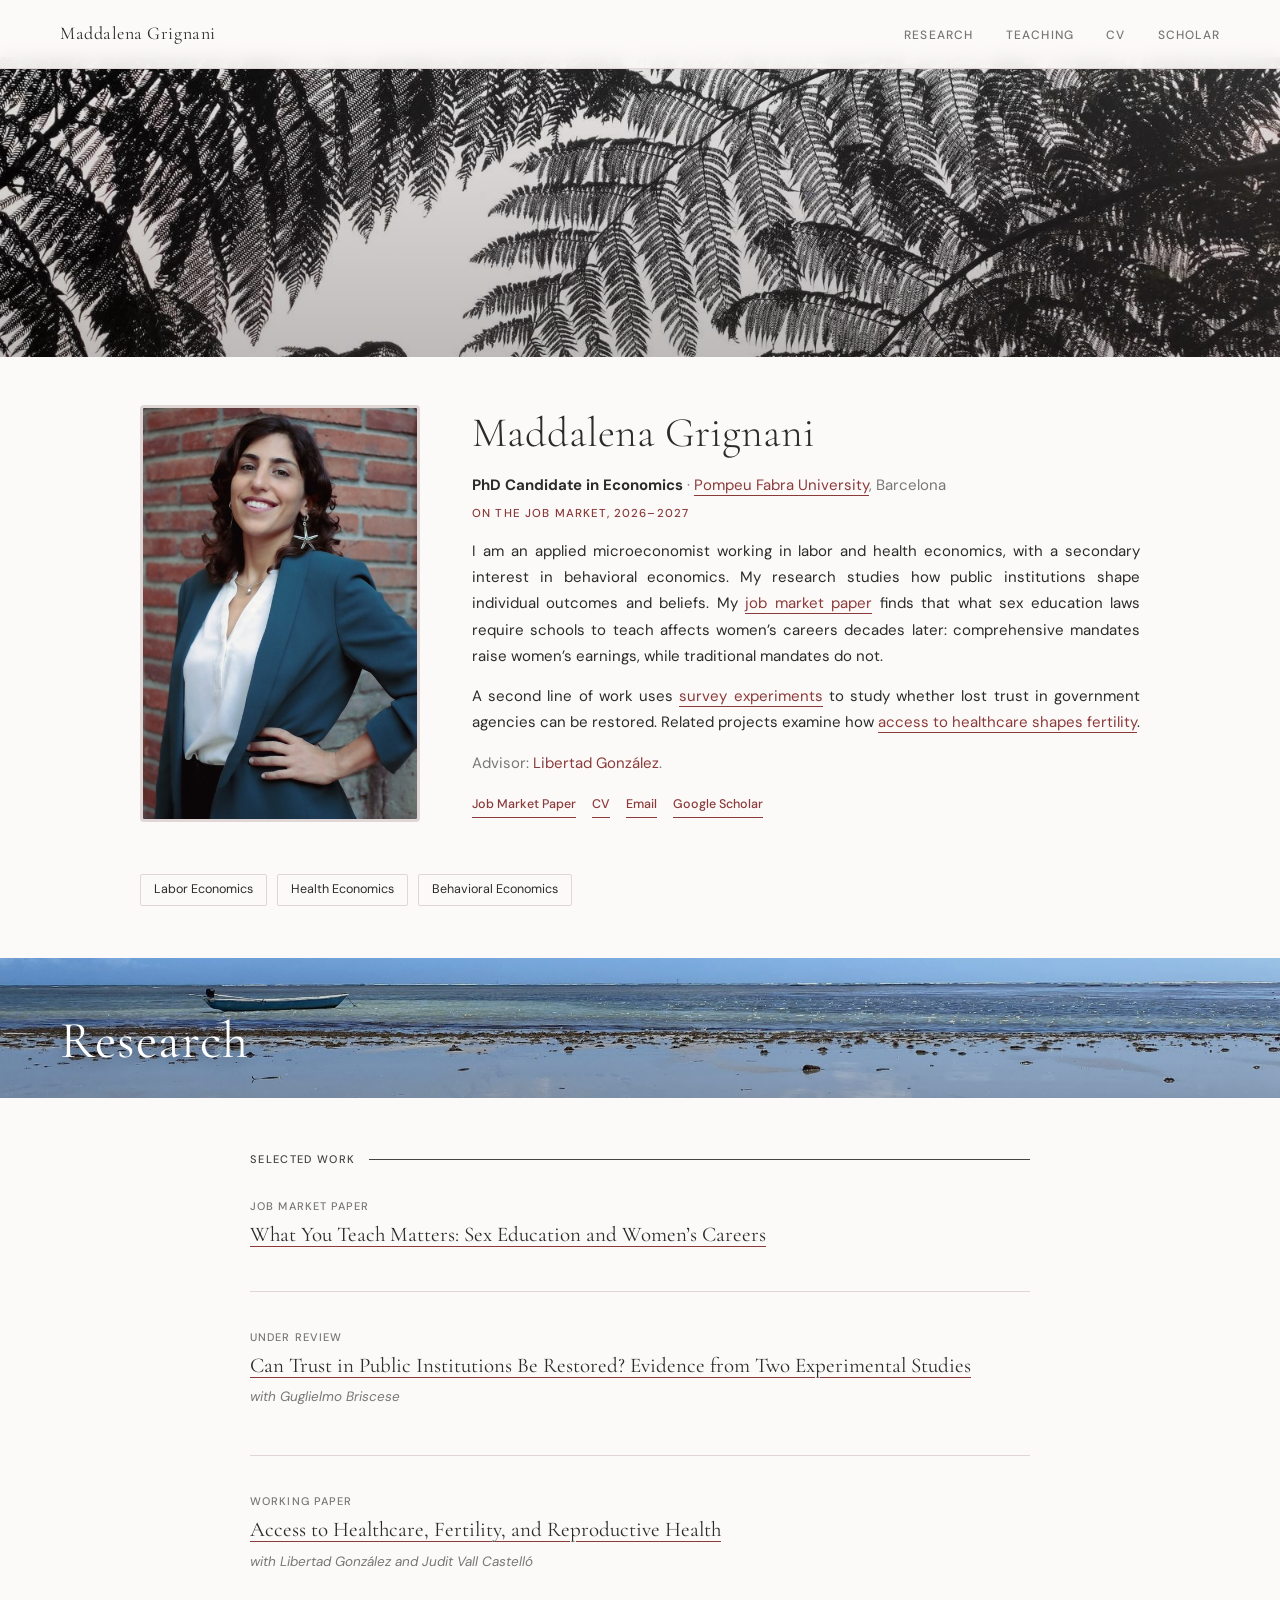
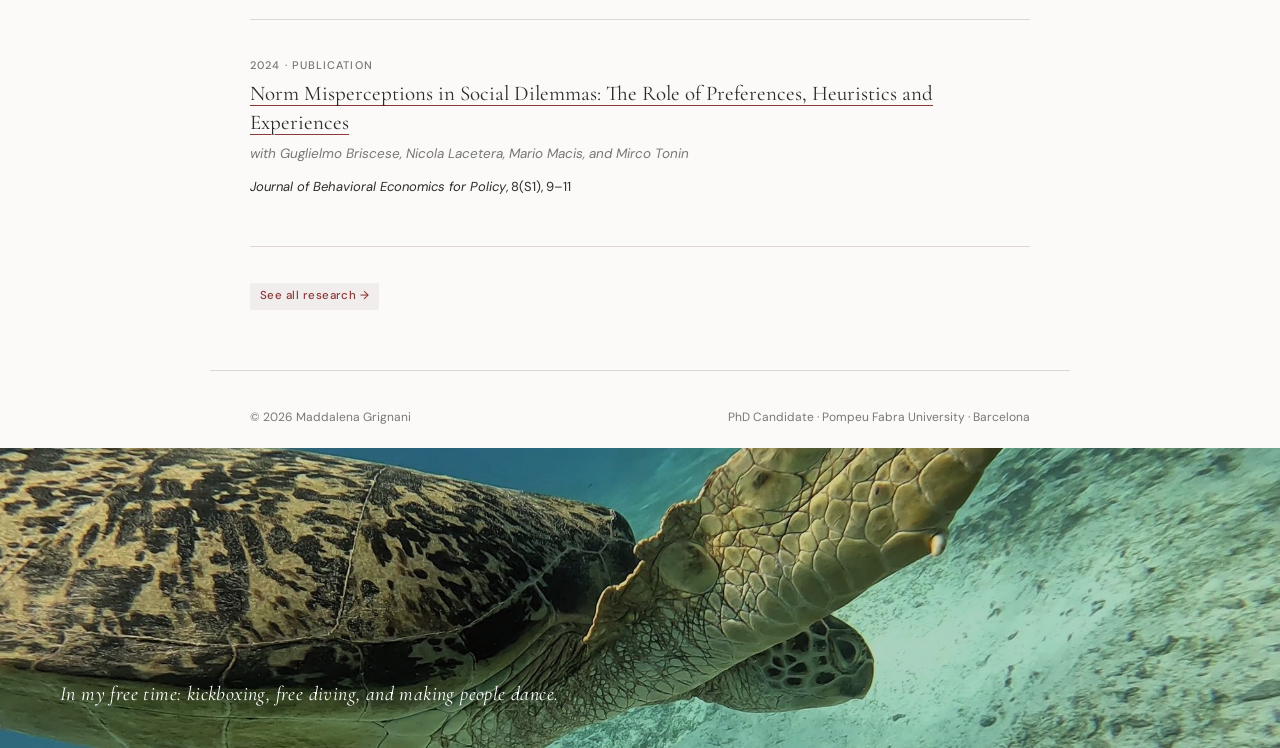
==== commit 63c24406: "Home bio beside the photo: wider hero, justified text, shorter bio Co-Authored-By: Claude Opus 5.5 <" ====
--- a/index.html
+++ b/index.html
@@ -20,7 +20,7 @@
   <link rel="preconnect" href="https://fonts.googleapis.com">
   <link rel="preconnect" href="https://fonts.gstatic.com" crossorigin>
   <link href="https://fonts.googleapis.com/css2?family=Cormorant+Garamond:ital,wght@0,300;0,400;0,600;1,300;1,400&family=DM+Sans:wght@300;400;500&display=swap" rel="stylesheet">
-  <link rel="stylesheet" href="/style.css?v=20261118">
+  <link rel="stylesheet" href="/style.css?v=20261124">
 
   <!-- Structured data: tells Google who this page is about -->
   <script type="application/ld+json">
@@ -71,11 +71,11 @@
 <!-- HERO CONTENT -->
 <div class="hero-content">
 
-  <img src="/images/my_pic.jpg" alt="Maddalena Grignani" class="hero-photo" width="240" height="360">
+  <img src="/images/my_pic.jpg" alt="Maddalena Grignani" class="hero-photo" width="280" height="420">
   <div class="hero-text">
     <h1>Maddalena Grignani</h1>
-    <p><strong>PhD Candidate in Economics</strong></p>
     <p>
+      <strong>PhD Candidate in Economics</strong> ·
       <a href="https://www.upf.edu/web/econ" style="color:var(--brick);text-decoration:none;border-bottom:1px solid var(--brick);">Pompeu Fabra University</a>, Barcelona
     </p>
     <p class="jm-status">On the job market, 2026–2027</p>
@@ -83,11 +83,11 @@
     <p class="bio">
     I am an applied microeconomist working in labor and health economics, with a secondary interest in behavioral economics.
     My research studies how public institutions shape individual outcomes and beliefs.
-    My <a href="/papers/Grignani_JMP.pdf" target="_blank" rel="noopener">job market paper</a> finds that what state sex education laws require schools to teach affects women’s careers decades later: comprehensive mandates raise women’s earnings, while traditional mandates do not.
+    My <a href="/papers/Grignani_JMP.pdf" target="_blank" rel="noopener">job market paper</a> finds that what sex education laws require schools to teach affects women’s careers decades later: comprehensive mandates raise women’s earnings, while traditional mandates do not.
     </p>
     <p class="bio">
     A second line of work uses <a href="/papers/WP_Trust.pdf" target="_blank" rel="noopener">survey experiments</a> to study whether lost trust in government agencies can be restored.
-    Related projects examine how <a href="/papers/WP_Access_to_healthcare.pdf" target="_blank" rel="noopener">access to healthcare shapes fertility</a> and how sex education affects dating violence.
+    Related projects examine how <a href="/papers/WP_Access_to_healthcare.pdf" target="_blank" rel="noopener">access to healthcare shapes fertility</a>.
     </p>
     <p>
       Advisor: <a href="mailto:libertad.gonzalez@upf.edu" style="color:var(--brick);text-decoration:none;">Libertad González</a>.
--- a/style.css
+++ b/style.css
@@ -136,21 +136,25 @@
     }
 
     /* ── HERO CONTENT ── */
+    /* Wider than the sections below, so the bio fits beside the photo.
+       The text column is vertically centred on the photo. */
     .hero-content {
-      max-width: 860px;
+      max-width: 1080px;
       margin: 0 auto;
       padding: 48px 40px 52px;
       display: flex;
-      gap: 48px;
-      align-items: flex-start;
-    }
+      gap: 52px;
+      align-items: center;
+    }
+
+    .hero-text { flex: 1; min-width: 0; }
 
     /* The profile photo.
        If the image file doesn't exist, a grey circle shows as fallback.
        Make sure 'picture_phd.jpg' is uploaded to the root of your repo. */
     .hero-photo {
       flex-shrink: 0;
-      width: 240px;
+      width: 280px;
       height: auto;           /* full photo, uncropped 2:3 portrait */
       border-radius: 4px;
       border: 3px solid var(--divider);
@@ -179,7 +183,13 @@
     }
 
     /* The two bio paragraphs */
-    .hero-text p.bio { color: var(--text); margin: 14px 0 0; }
+    .hero-text p.bio {
+      color: var(--text);
+      margin: 14px 0 0;
+      text-align: justify;
+      -webkit-hyphens: auto;
+      hyphens: auto;
+    }
     .hero-text p.bio + p:not(.bio) { margin-top: 14px; }
     .bio a {
       color: var(--brick);
@@ -210,7 +220,7 @@
 
     /* ── INTEREST CHIPS ── */
     .interests-row {
-      max-width: 860px;
+      max-width: 1080px;
       margin: 0 auto;
       padding: 0 40px 52px;
       display: flex;
@@ -473,6 +483,7 @@
       .banner-slim { height: 110px; }
       .banner-slim .banner-label { padding: 0 18px 10px; }
       .hero-content { flex-direction: column; gap: 20px; padding: 28px 20px 36px; }
+      .hero-text { flex: none; width: 100%; }
       .interests-row, .section-body { padding-left: 20px; padding-right: 20px; }
       footer { flex-direction: column; gap: 6px; padding: 28px 20px 16px; }
       .teaching-table td:first-child { font-size: 15px; }
